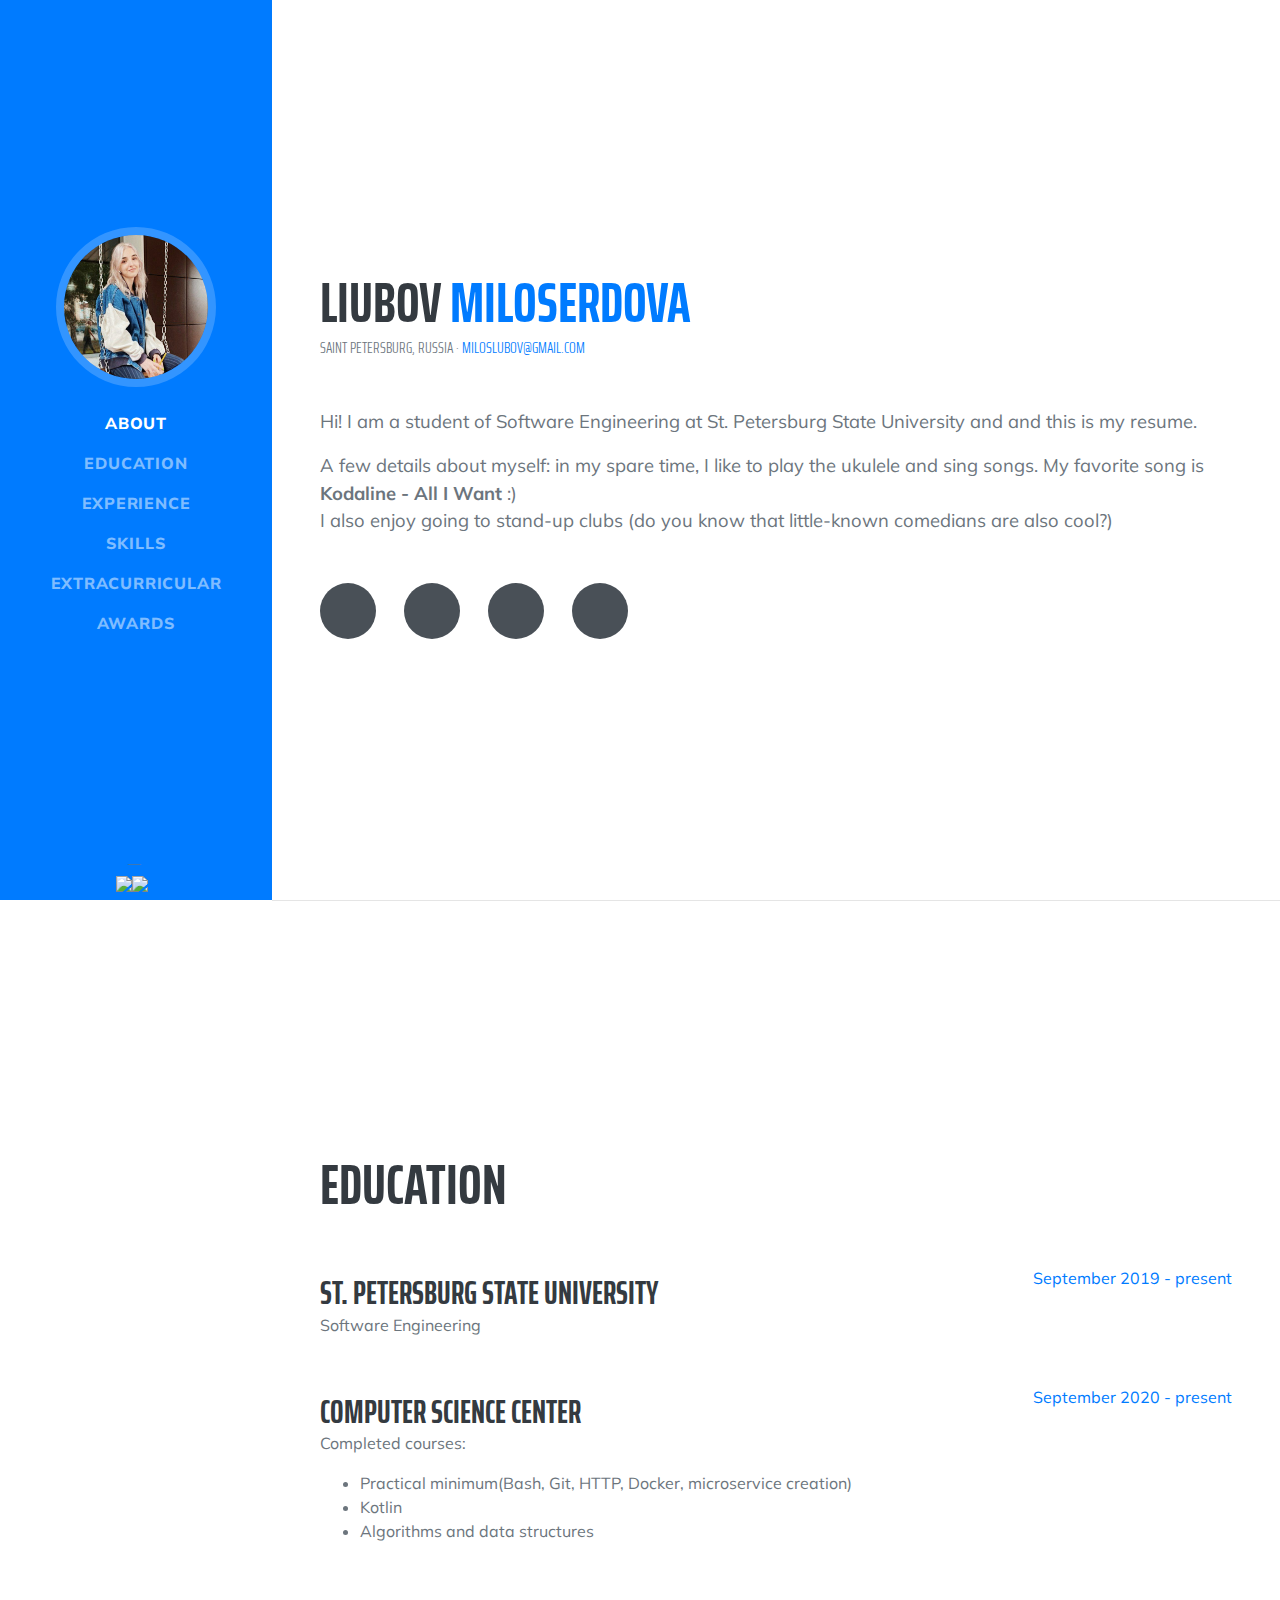
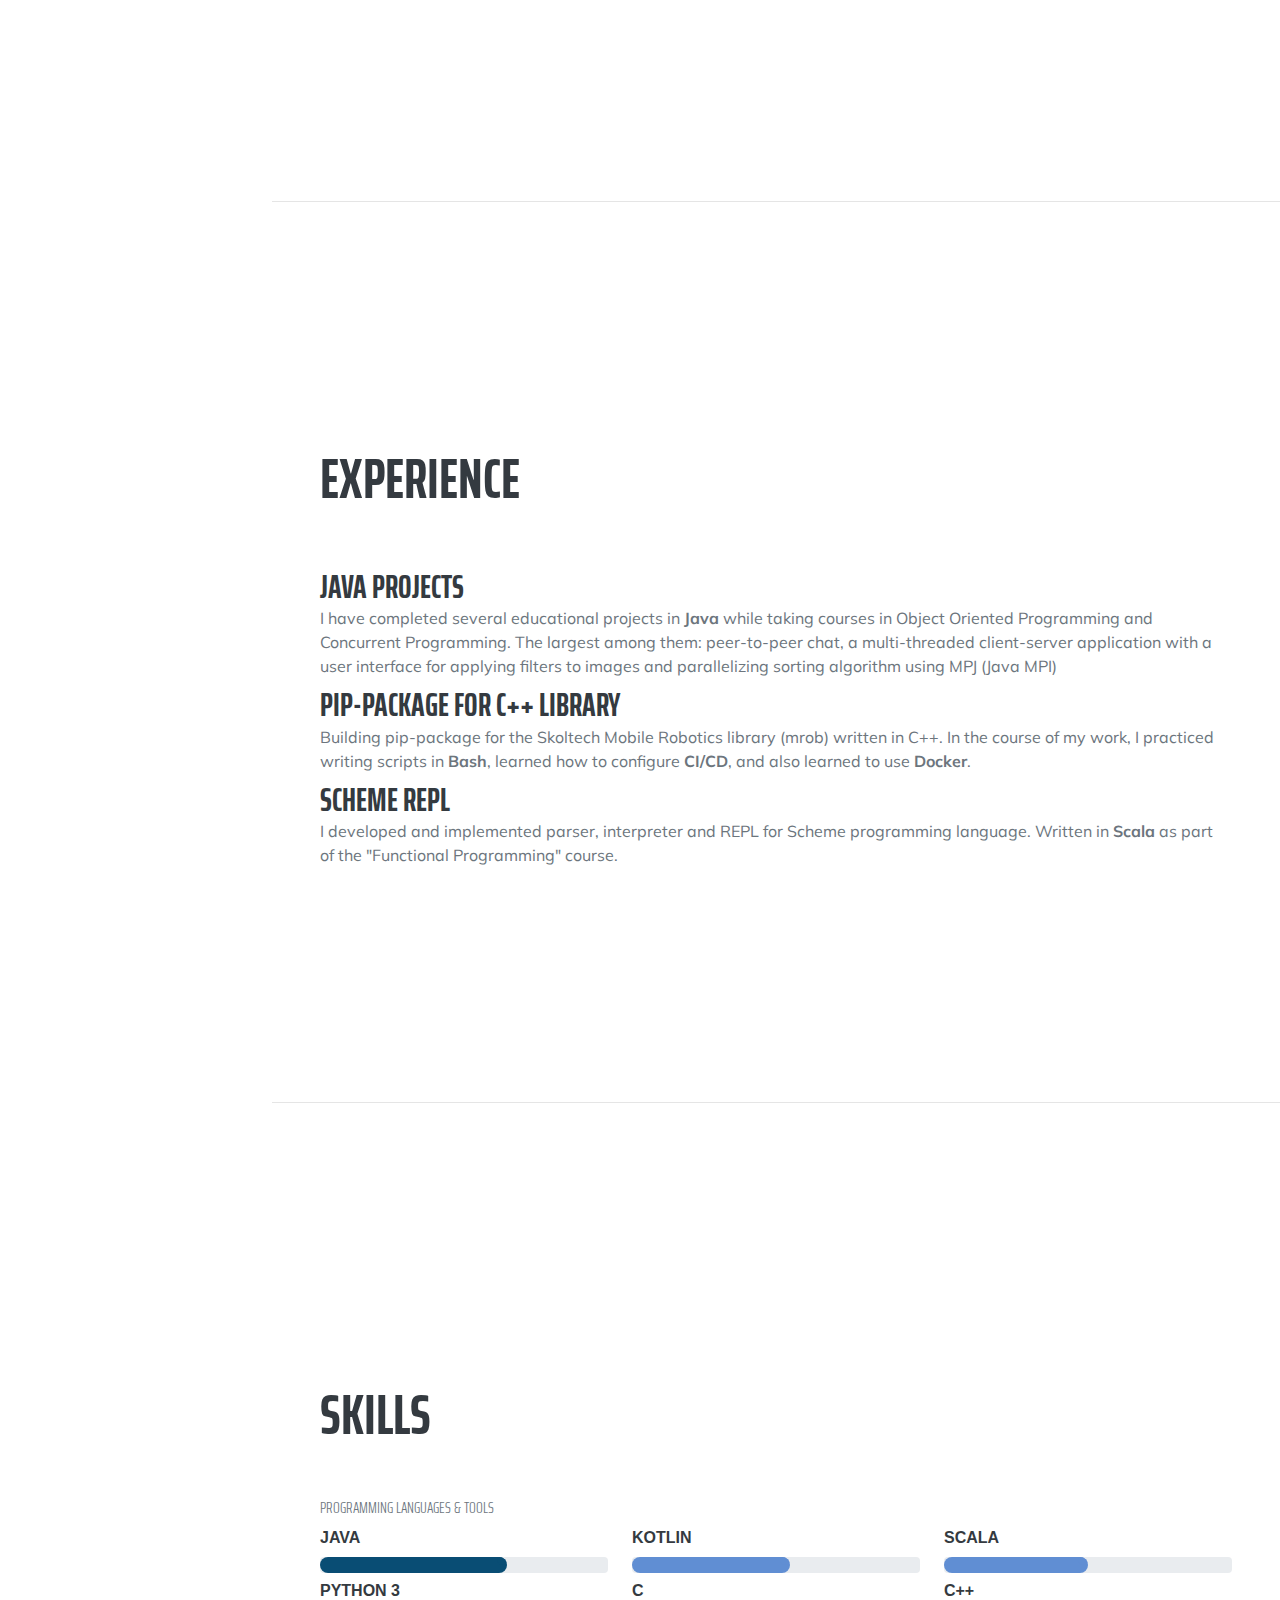
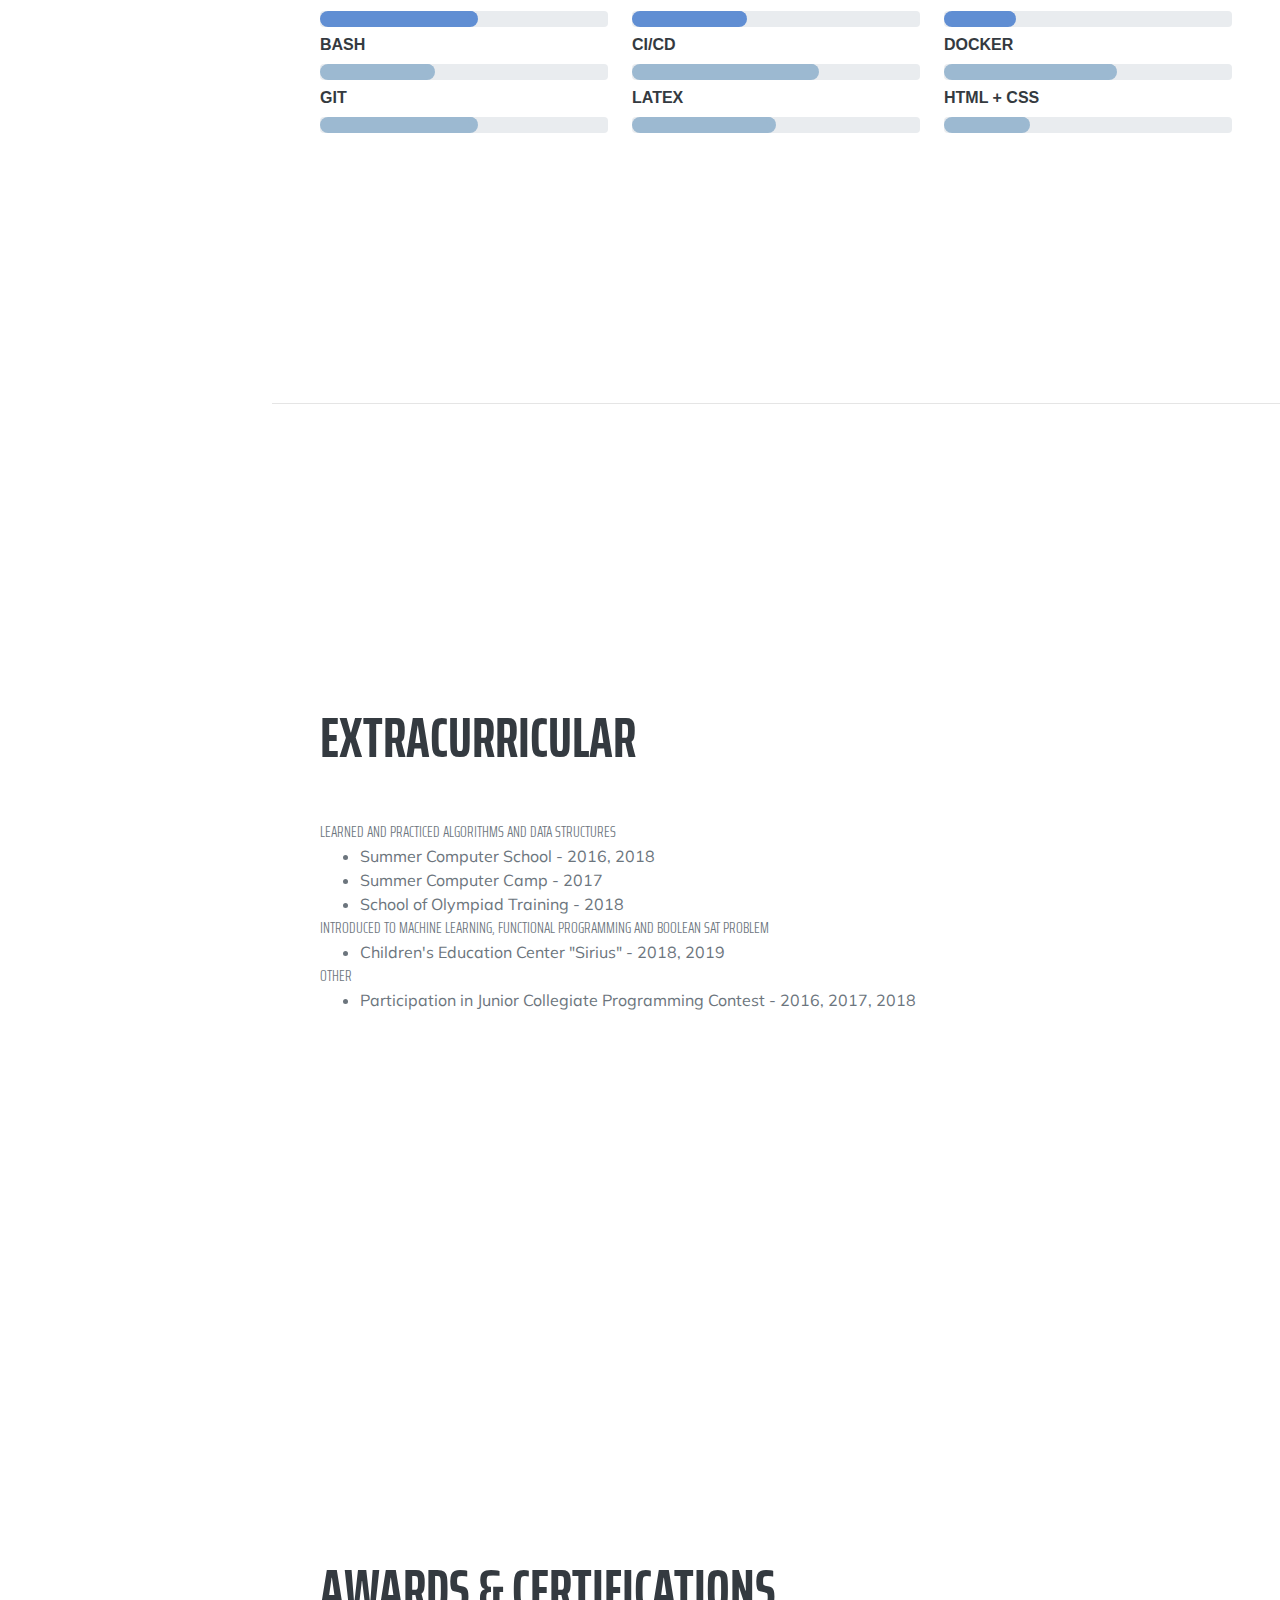
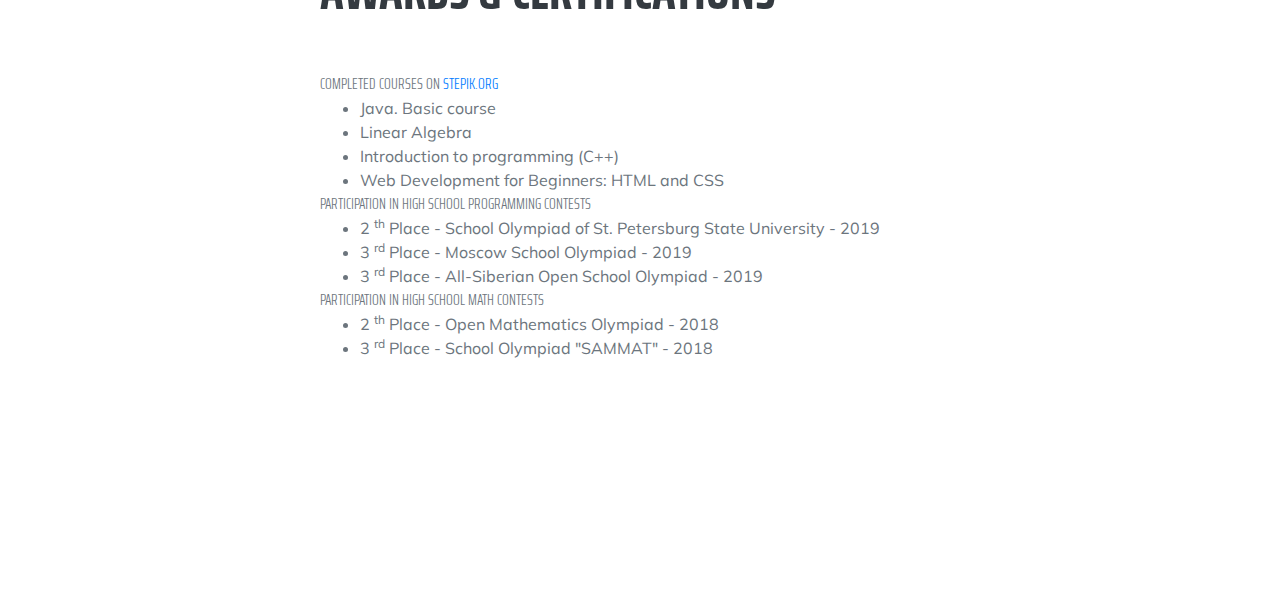
==== en.html @ 3c41cd76 "- first version" ====
<!DOCTYPE html>
<html lang="en"></html>
    <head>
        <meta charset="utf-8" />
        <meta name="viewport" content="width=device-width, initial-scale=1, shrink-to-fit=no" />
        <meta name="description" content="" />
        <meta name="author" content="" />
        <title>Miloserdova Liubov</title>
        <link rel="icon" type="image/svg+xml" href="assets/img/icon.svg" />
        <!-- Font Awesome icons (free version)-->
        <script src="https://use.fontawesome.com/releases/v5.15.1/js/all.js" crossorigin="anonymous"></script>
        <!-- Google fonts-->
        <link href="https://fonts.googleapis.com/css?family=Saira+Extra+Condensed:500,700" rel="stylesheet" type="text/css" />
        <link href="https://fonts.googleapis.com/css?family=Muli:400,400i,800,800i" rel="stylesheet" type="text/css" />
        <!-- Core theme CSS (includes Bootstrap)-->
        <link href="css/styles.css" rel="stylesheet" />
        <meta name="description" content="Милосердова Любовь, личный сайт-портфолио" />
		<meta name="keywords" content="Милосердова Любовь, личный сайт, портфолио, java developer" />
		<meta name="author" content="Miloserdova Liubov" />
    </head>
    <body id="page-top">
        <!-- Navigation-->
        <nav class="navbar navbar-expand-lg navbar-dark bg-primary fixed-top" id="sideNav">
            <a class="navbar-brand js-scroll-trigger" href="#page-top">
                <span class="d-block d-lg-none">Милосердова Любовь</span>
                <span class="d-none d-lg-block"><img class="img-fluid img-profile rounded-circle mx-auto mb-2" src="assets/img/profile.jpg" alt="" /></span>
            </a>
            <button class="navbar-toggler" type="button" data-toggle="collapse" data-target="#navbarSupportedContent" aria-controls="navbarSupportedContent" aria-expanded="false" aria-label="Toggle navigation"><span class="navbar-toggler-icon"></span></button>
            <div class="collapse navbar-collapse" id="navbarSupportedContent">
                <ul class="navbar-nav">
                    <li class="nav-item"><a class="nav-link js-scroll-trigger" href="#about">About</a></li>
                    <li class="nav-item"><a class="nav-link js-scroll-trigger" href="#education">Education</a></li>
                    <li class="nav-item"><a class="nav-link js-scroll-trigger" href="#experience">Experience</a></li>
                    <li class="nav-item"><a class="nav-link js-scroll-trigger" href="#skills">Skills</a></li>
                    <li class="nav-item"><a class="nav-link js-scroll-trigger" href="#extracurricular">Extracurricular</a></li>
                    <li class="nav-item"><a class="nav-link js-scroll-trigger" href="#awards">Awards</a></li>
                </ul>
            </div>
            <div class="blockquote-footer">
                <div class="row">
                    <a href="index.html"><img src="https://cdn.jsdelivr.net/npm/openmoji@12.4.0/color/svg/1F1F7-1F1FA.svg" style="display: inline; width:30px"></a>
                    <a href="en.html"><img src="https://cdn.jsdelivr.net/npm/openmoji@12.4.0/color/svg/1F1FA-1F1F8.svg" style="display: inline; width:30px" data-original-title="Смайлик Флаг США (Америки) OpenEmoji" aria-describedby="tooltip208874"></a>
                </div>
            </div>
            </nav>
        <!-- Page Content-->
        <div class="container-fluid p-0">
            <!-- About-->
            <section class="resume-section" id="about">
                <div class="resume-section-content">
                    <h2 class="mb-0">
                        Liubov
                        <span class="text-primary">Miloserdova</span>
                    </h2>
                    <div class="subheading mb-5">
                        Saint Petersburg, Russia ·
                        <a href="mailto:miloslubov@gmail.com">miloslubov@gmail.com</a>
                    </div>
                    <p class="lead mb-3">Hi! I am a student of Software Engineering at St. Petersburg 
                        State University and and this is my resume. </p>

                    <p class="lead mb-0">A few details about myself: in my spare time, I like to play 
                        the ukulele and sing songs. My favorite song is <b>Kodaline - All I Want</b> :)</p>
                        
                    <p class="lead mb-5"> I also enjoy going to stand-up clubs 
                        (do you know that little-known comedians are also cool?)</p>

                    <div class="social-icons">
                        <a class="social-icon" href="https://github.com/miloserdova-l"><i class="fab fa-github"></i></a>
                        <a class="social-icon" href="https://t.me/mi_loser_dova"><i class="fab fa-telegram"></i></a>
                        <a class="social-icon" href="https://vk.com/lubov_miloserdova"><i class="fab fa-vk"></i></a>
                        <a class="social-icon" href="https://www.instagram.com/miloserdova_l/"><i class="fab fa-instagram"></i></a>
                    </div>
                </div>
            </section>
            <hr class="m-0" />
            <!-- Education-->
            <section class="resume-section" id="education">
                <div class="resume-section-content">
                    <h2 class="mb-5">Education</h2>
                    <div class="d-flex flex-column flex-md-row justify-content-between mb-5">
                        <div class="flex-grow-1">
                            <h3 class="mb-0">St. Petersburg State University</h3>
                            <!--<div class="subheading mr-3">Bachelor of Science</div>-->
                            <div>Software Engineering</div>
                            <!--<p>GPA: 4.55</p>-->
                        </div>
                        <div class="flex-shrink-0"><span class="text-primary">September 2019 - present</span></div>
                    </div>
                    <div class="d-flex flex-column flex-md-row justify-content-between">
                        <div class="flex-grow-1">
                            <h3 class="mb-0">Computer Science Center</h3>
                            <p> Completed courses: </p>
                            <p>
                                <ul>
                                    <li>Practical minimum(Bash, Git, HTTP, Docker, microservice creation)</li>
                                    <li>Kotlin</li>
                                    <li>Algorithms and data structures</li>
                                </ul>
                            </p>
                        </div>
                        <div class="flex-shrink-0"><span class="text-primary">September 2020 - present</span></div>
                    </div>
                </div>
            </section>
            <hr class="m-0" />
            <!-- Experience-->
            <section class="resume-section" id="experience">
                <div class="resume-section-content">
                    <h2 class="mb-5">Experience</h2>
                        <div class="d-flex flex-column flex-md-row justify-content-between">
                            <div class="flex-grow-1">
                                <h3 class="mb-0">Java projects</h3>
                                <div class=" mr-3">I have completed several educational projects in <b> Java </b> 
                                    while taking courses in Object Oriented Programming and Concurrent Programming. 
                                    The largest among them: peer-to-peer chat, a multi-threaded client-server application 
                                    with a user interface for applying filters to images and parallelizing sorting
                                    algorithm using MPJ (Java MPI)</div>
                            </div>
                        </div>
                        <div class="d-flex flex-column flex-md-row justify-content-between">
                            <div class="flex-grow-1">
                                <h3 class="mb-0">pip-package for C++ library</h3>
                                <div class=" mr-3">Building pip-package for the Skoltech Mobile Robotics library (mrob) written in C++.
                                    In the course of my work, I practiced writing scripts in <b>Bash</b>, learned how to configure <b>CI/CD</b>,
                                    and also learned to use <b>Docker</b>.</div>
                            </div>
                        </div>
                        <div class="d-flex flex-column flex-md-row justify-content-between">
                            <div class="flex-grow-1">
                                <h3 class="mb-0">Scheme REPL</h3>
                                <div class=" mr-3">I developed and implemented parser, interpreter and REPL 
                                    for Scheme programming language. Written in <b>Scala</b> as part of 
                                    the "Functional Programming" course.</div>
                            </div>
                        </div>
                </div>
            </section>
            <hr class="m-0" />
            <!-- Skills-->
            <section class="resume-section" id="skills">
                <div class="resume-section-content">
                    <h2 class="mb-5">Skills</h2>
                    <div class="subheading mr-3">Programming Languages & Tools</div>
                    <div class="row">
                        <div class="col-md-4">
                            <div class="progress-wrap">
                                <h3>Java</h3>
                                <div class="progress">
                                    <div class="progress-bar color-1" role="progressbar" aria-valuenow="75"
                                    aria-valuemin="0" aria-valuemax="100" style="width:65%">
                                    </div>
                                </div>
                            </div>
                        </div>
                        <div class="col-md-4">
                            <div class="progress-wrap">
                                <h3>Kotlin</h3>
                                <div class="progress">
                                    <div class="progress-bar color-2" role="progressbar" aria-valuenow="60"
                                    aria-valuemin="0" aria-valuemax="100" style="width:55%">
                                    </div>
                                </div>
                            </div>
                        </div>
                        <div class="col-md-4">
                            <div class="progress-wrap">
                                <h3>Scala</h3>
                                <div class="progress">
                                    <div class="progress-bar color-2" role="progressbar" aria-valuenow="60"
                                    aria-valuemin="0" aria-valuemax="100" style="width:50%">
                                    </div>
                                </div>
                            </div>
                        </div>
                        <div class="col-md-4">
                            <div class="progress-wrap">
                                <h3>Python 3</h3>
                                <div class="progress">
                                    <div class="progress-bar color-2" role="progressbar" aria-valuenow="60"
                                    aria-valuemin="0" aria-valuemax="100" style="width:55%">
                                    </div>
                                </div>
                            </div>
                        </div>
                        <div class="col-md-4">
                            <div class="progress-wrap">
                                <h3>C</h3>
                                <div class="progress">
                                    <div class="progress-bar color-2" role="progressbar" aria-valuenow="60"
                                    aria-valuemin="0" aria-valuemax="100" style="width:40%">
                                    </div>
                                </div>
                            </div>
                        </div>
                        <div class="col-md-4">
                            <div class="progress-wrap">
                                <h3>C++</h3>
                                <div class="progress">
                                    <div class="progress-bar color-2" role="progressbar" aria-valuenow="60"
                                    aria-valuemin="0" aria-valuemax="100" style="width:25%">
                                    </div>
                                </div>
                            </div>
                        </div>
                        <div class="col-md-4">
                            <div class="progress-wrap">
                                <h3>Bash</h3>
                                <div class="progress">
                                    <div class="progress-bar color-3" role="progressbar" aria-valuenow="60"
                                    aria-valuemin="0" aria-valuemax="100" style="width:40%">
                                    </div>
                                </div>
                            </div>
                        </div>
                        <div class="col-md-4">
                            <div class="progress-wrap">
                                <h3>CI/CD</h3>
                                <div class="progress">
                                    <div class="progress-bar color-3" role="progressbar" aria-valuenow="60"
                                    aria-valuemin="0" aria-valuemax="100" style="width:65%">
                                    </div>
                                </div>
                            </div>
                        </div>
                        <div class="col-md-4">
                            <div class="progress-wrap">
                                <h3>Docker</h3>
                                <div class="progress">
                                    <div class="progress-bar color-3" role="progressbar" aria-valuenow="60"
                                    aria-valuemin="0" aria-valuemax="100" style="width:60%">
                                    </div>
                                </div>
                            </div>
                        </div>
                        <div class="col-md-4">
                            <div class="progress-wrap">
                                <h3>Git</h3>
                                <div class="progress">
                                    <div class="progress-bar color-3" role="progressbar" aria-valuenow="60"
                                    aria-valuemin="0" aria-valuemax="100" style="width:55%">
                                    </div>
                                </div>
                            </div>
                        </div>
                        <div class="col-md-4">
                            <div class="progress-wrap">
                                <h3>LaTeX</h3>
                                <div class="progress">
                                    <div class="progress-bar color-3" role="progressbar" aria-valuenow="60"
                                    aria-valuemin="0" aria-valuemax="100" style="width:50%">
                                    </div>
                                </div>
                            </div>
                        </div>
                        <div class="col-md-4">
                            <div class="progress-wrap">
                                <h3>HTML + CSS</h3>
                                <div class="progress">
                                    <div class="progress-bar color-3" role="progressbar" aria-valuenow="60"
                                    aria-valuemin="0" aria-valuemax="100" style="width:30%">
                                    </div>
                                </div>
                            </div>
                        </div>
                    </div>
                </div>
            </section>
            <hr class="m-0" />
            <!-- Extracurricular-->
            <section class="resume-section" id="extracurricular">
                <div class="resume-section-content">
                    <h2 class="mb-5">Extracurricular</h2>
                    <div class="subheading mr-3">Learned and practiced algorithms and data structures</div>
                    <ul class="fa-ul mb-0">
                        <li>
                            <span class="fa-li"><i class="fas fa-map-marker-alt"></i></span>
                            Summer Computer School - 2016, 2018
                        </li>
                        <li>
                            <span class="fa-li"><i class="fas fa-map-marker-alt"></i></span>
                            Summer Computer Camp - 2017
                        </li>
                        <li>
                            <span class="fa-li"><i class="fas fa-map-marker-alt"></i></span>
                            School of Olympiad Training - 2018
                        </li>
                    </ul>
                    <div class="subheading mr-3">Introduced to machine learning, functional programming and boolean sat problem</div>
                    <ul class="fa-ul mb-0">
                        <li>
                            <span class="fa-li"><i class="fas fa-map-marker-alt"></i></span>
                            Children's Education Center "Sirius" - 2018, 2019
                        </li>
                    </ul>
                    <div class="subheading mr-3">Other</div>
                    <ul class="fa-ul mb-0">
                        <li>
                            <span class="fa-li"><i class="fas fa-check"></i></span>
                            Participation in Junior Collegiate Programming Contest - 2016, 2017, 2018
                        </li>
                    </ul>
                </div>
            </section>
            <!-- Awards-->
            <section class="resume-section" id="awards">
                <div class="resume-section-content">
                    <h2 class="mb-5">Awards & Certifications</h2>

                    <div class="subheading mr-3">Completed courses on <a href="https://stepik.org/users/28014494">stepik.org</a></div>
                    <ul class="fa-ul mb-0">
                        <li>
                            <span class="fa-li"><i class="fas fa-trophy text-warning"></i></span>
                            Java. Basic course
                        </li>
                        <li>
                            <span class="fa-li"><i class="fas fa-trophy text-warning"></i></span>
                            Linear Algebra
                        </li>
                        <li>
                            <span class="fa-li"><i class="fas fa-trophy text-warning"></i></span>
                            Introduction to programming (C++)
                        </li>
                        <li>
                            <span class="fa-li"><i class="fas fa-trophy text-warning"></i></span>
                            Web Development for Beginners: HTML and CSS
                        </li>
                    </ul>

                    <div class="subheading mr-3">Participation in high school programming contests</div>
                    <ul class="fa-ul mb-0">
                        <li>
                            <span class="fa-li"><i class="fas fa-trophy text-warning"></i></span>
                            2
                            <sup>th</sup>
                            Place - School Olympiad of St. Petersburg State University - 2019
                        </li>
                        <li>
                            <span class="fa-li"><i class="fas fa-trophy text-warning"></i></span>
                            3
                            <sup>rd</sup>
                            Place - Moscow School Olympiad - 2019
                        </li>
                        <li>
                            <span class="fa-li"><i class="fas fa-trophy text-warning"></i></span>
                            3
                            <sup>rd</sup>
                            Place - All-Siberian Open School Olympiad - 2019
                        </li>
                    </ul>

                    <div class="subheading mr-3">Participation in high school math contests</div>
                    <ul class="fa-ul mb-0">
                        <li>
                            <span class="fa-li"><i class="fas fa-trophy text-warning"></i></span>
                            2
                            <sup>th</sup>
                            Place - Open Mathematics Olympiad - 2018
                        </li>
                        <li>
                            <span class="fa-li"><i class="fas fa-trophy text-warning"></i></span>
                            3
                            <sup>rd</sup>
                            Place - School Olympiad "SAMMAT" - 2018
                        </li>
                    </ul>
                </div>
            </section>
        </div>
        <!-- Bootstrap core JS-->
        <script src="https://cdnjs.cloudflare.com/ajax/libs/jquery/3.5.1/jquery.min.js"></script>
        <script src="https://cdn.jsdelivr.net/npm/bootstrap@4.5.3/dist/js/bootstrap.bundle.min.js"></script>
        <!-- Third party plugin JS-->
        <script src="https://cdnjs.cloudflare.com/ajax/libs/jquery-easing/1.4.1/jquery.easing.min.js"></script>
        <!-- Core theme JS-->
        <script src="js/scripts.js"></script>
    </body>
</html>
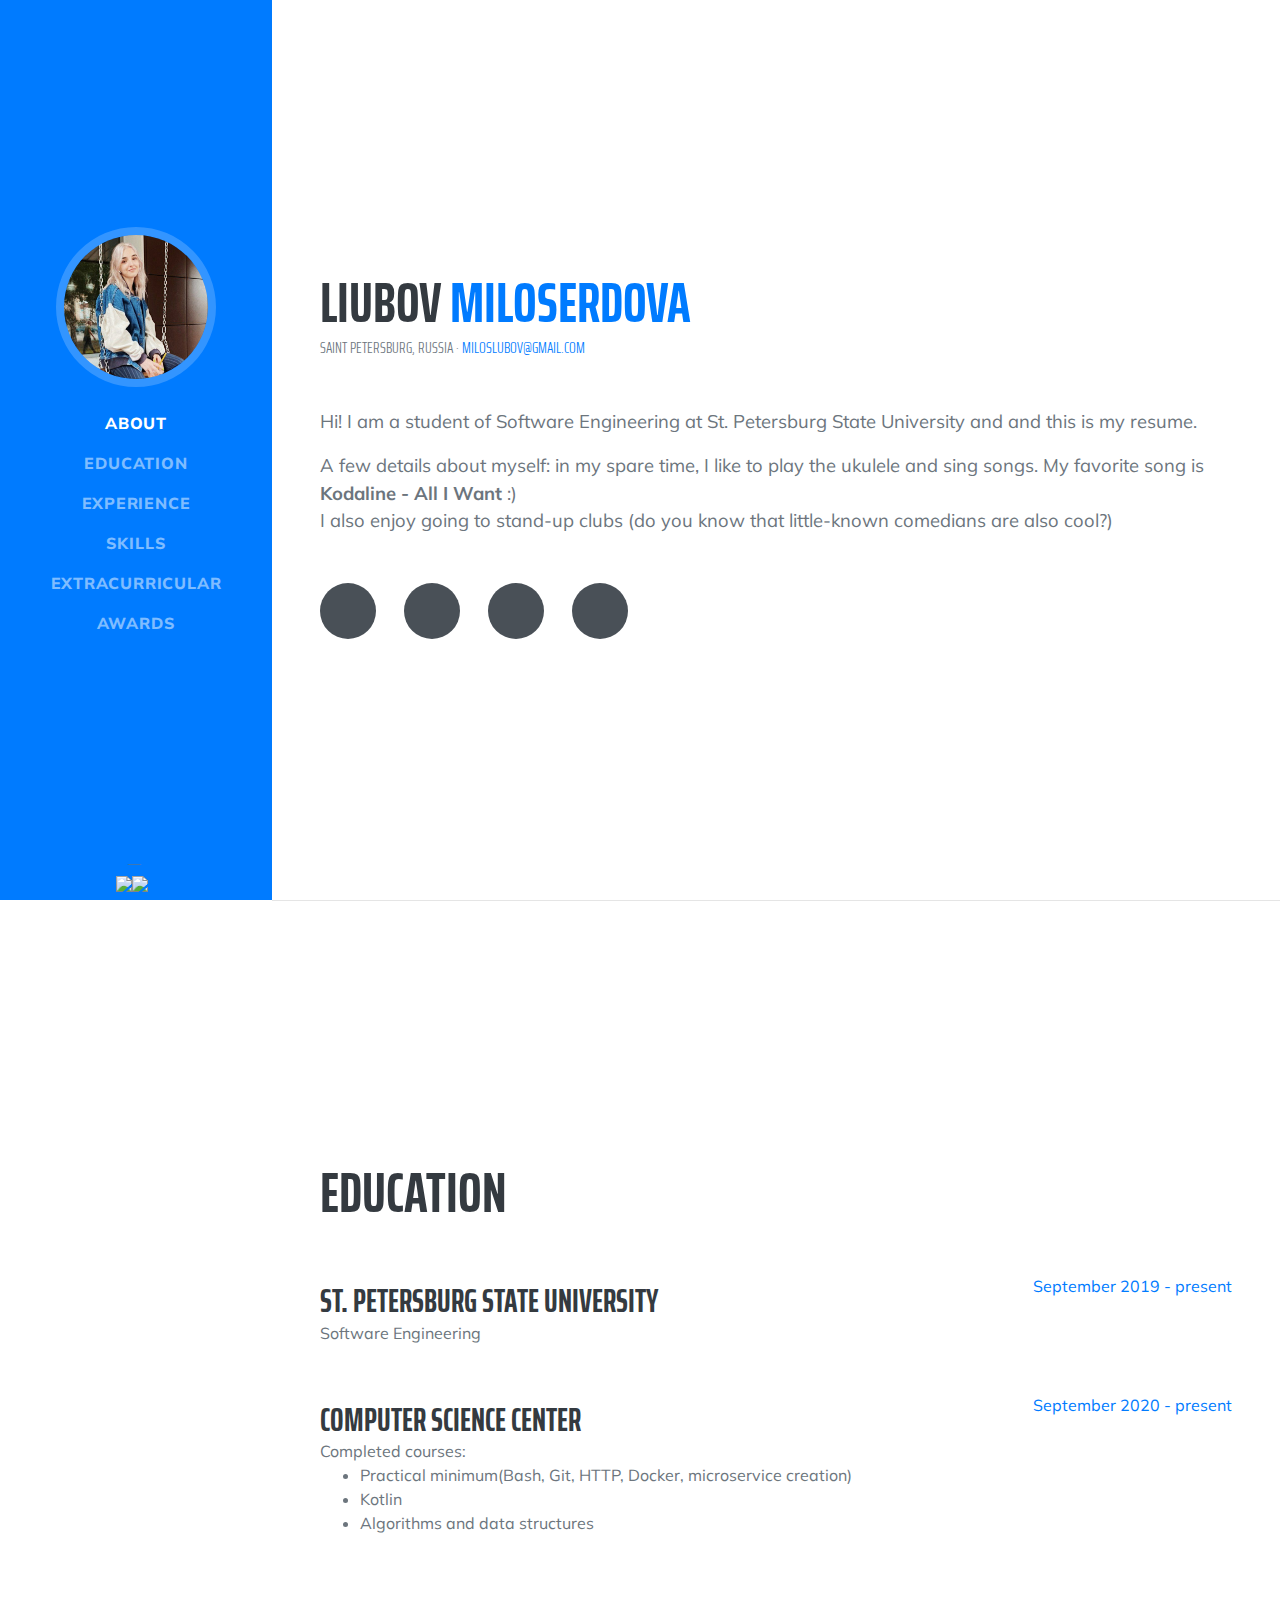
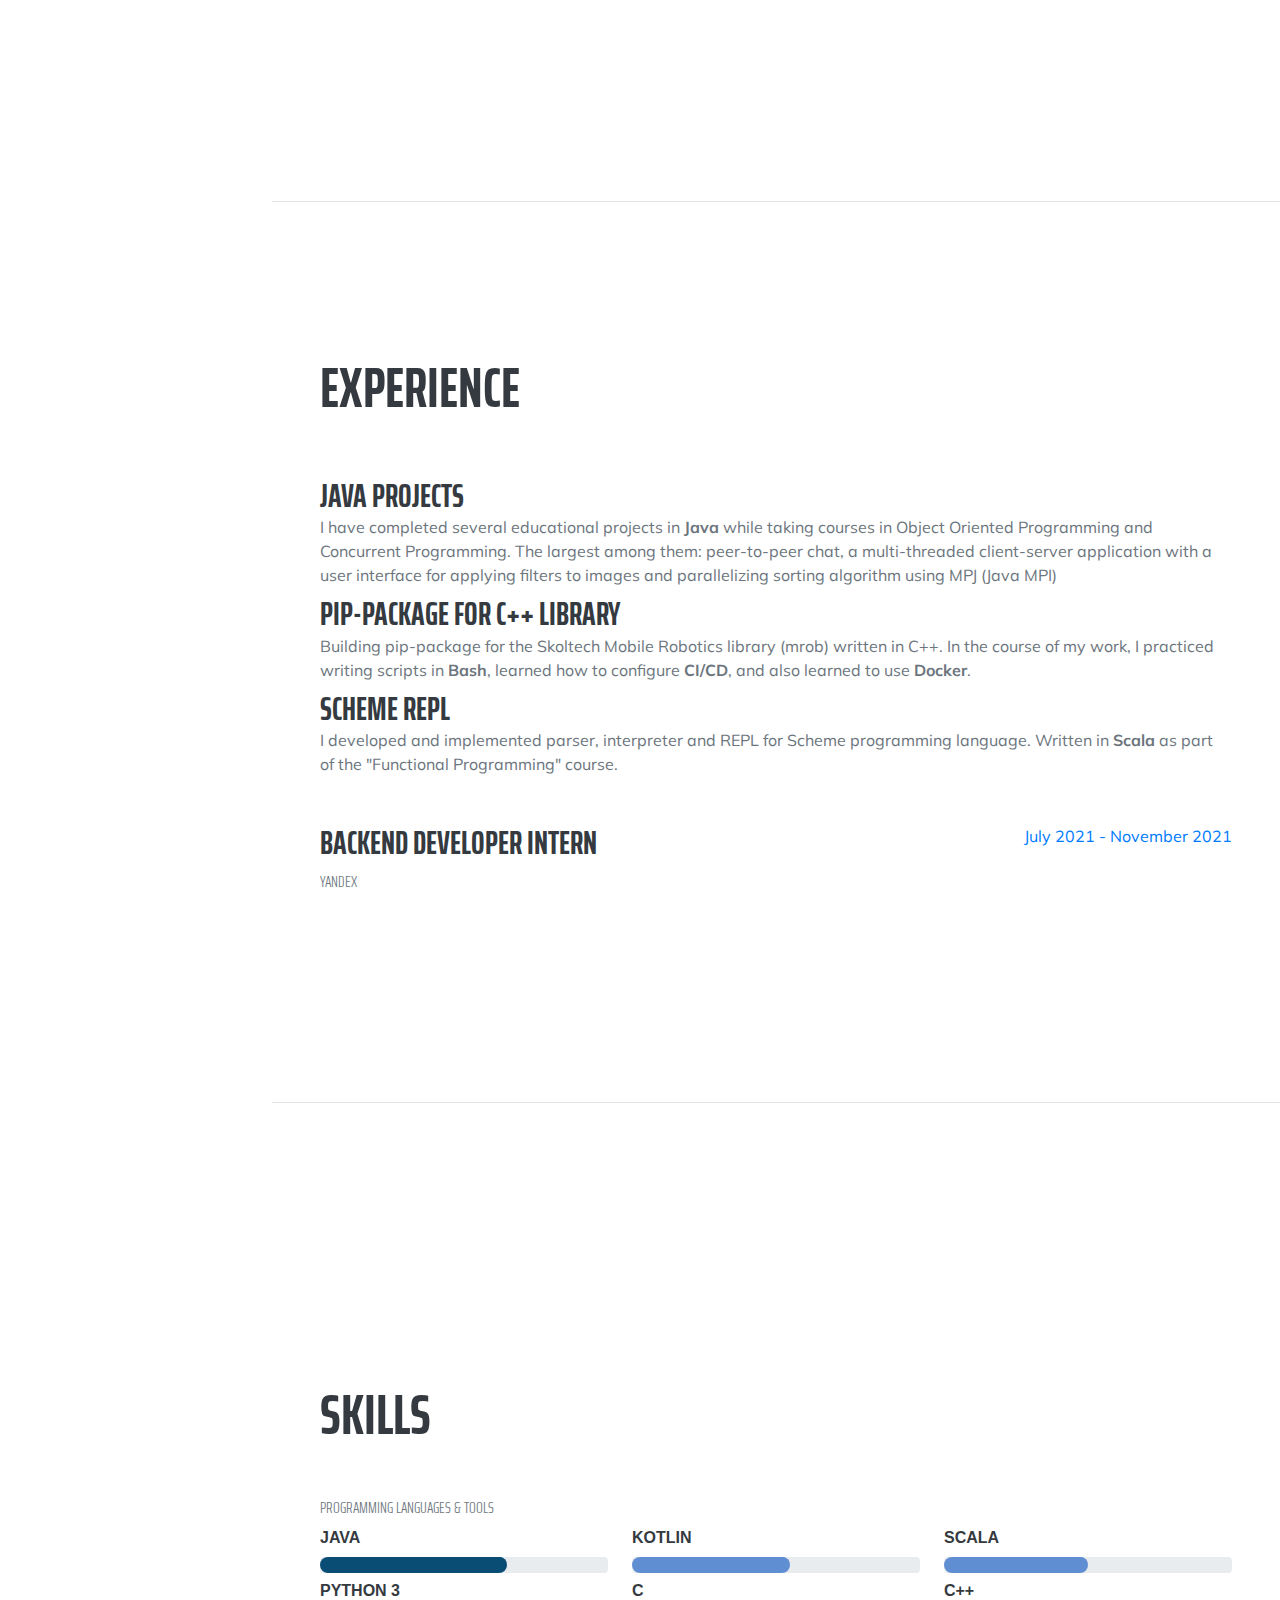
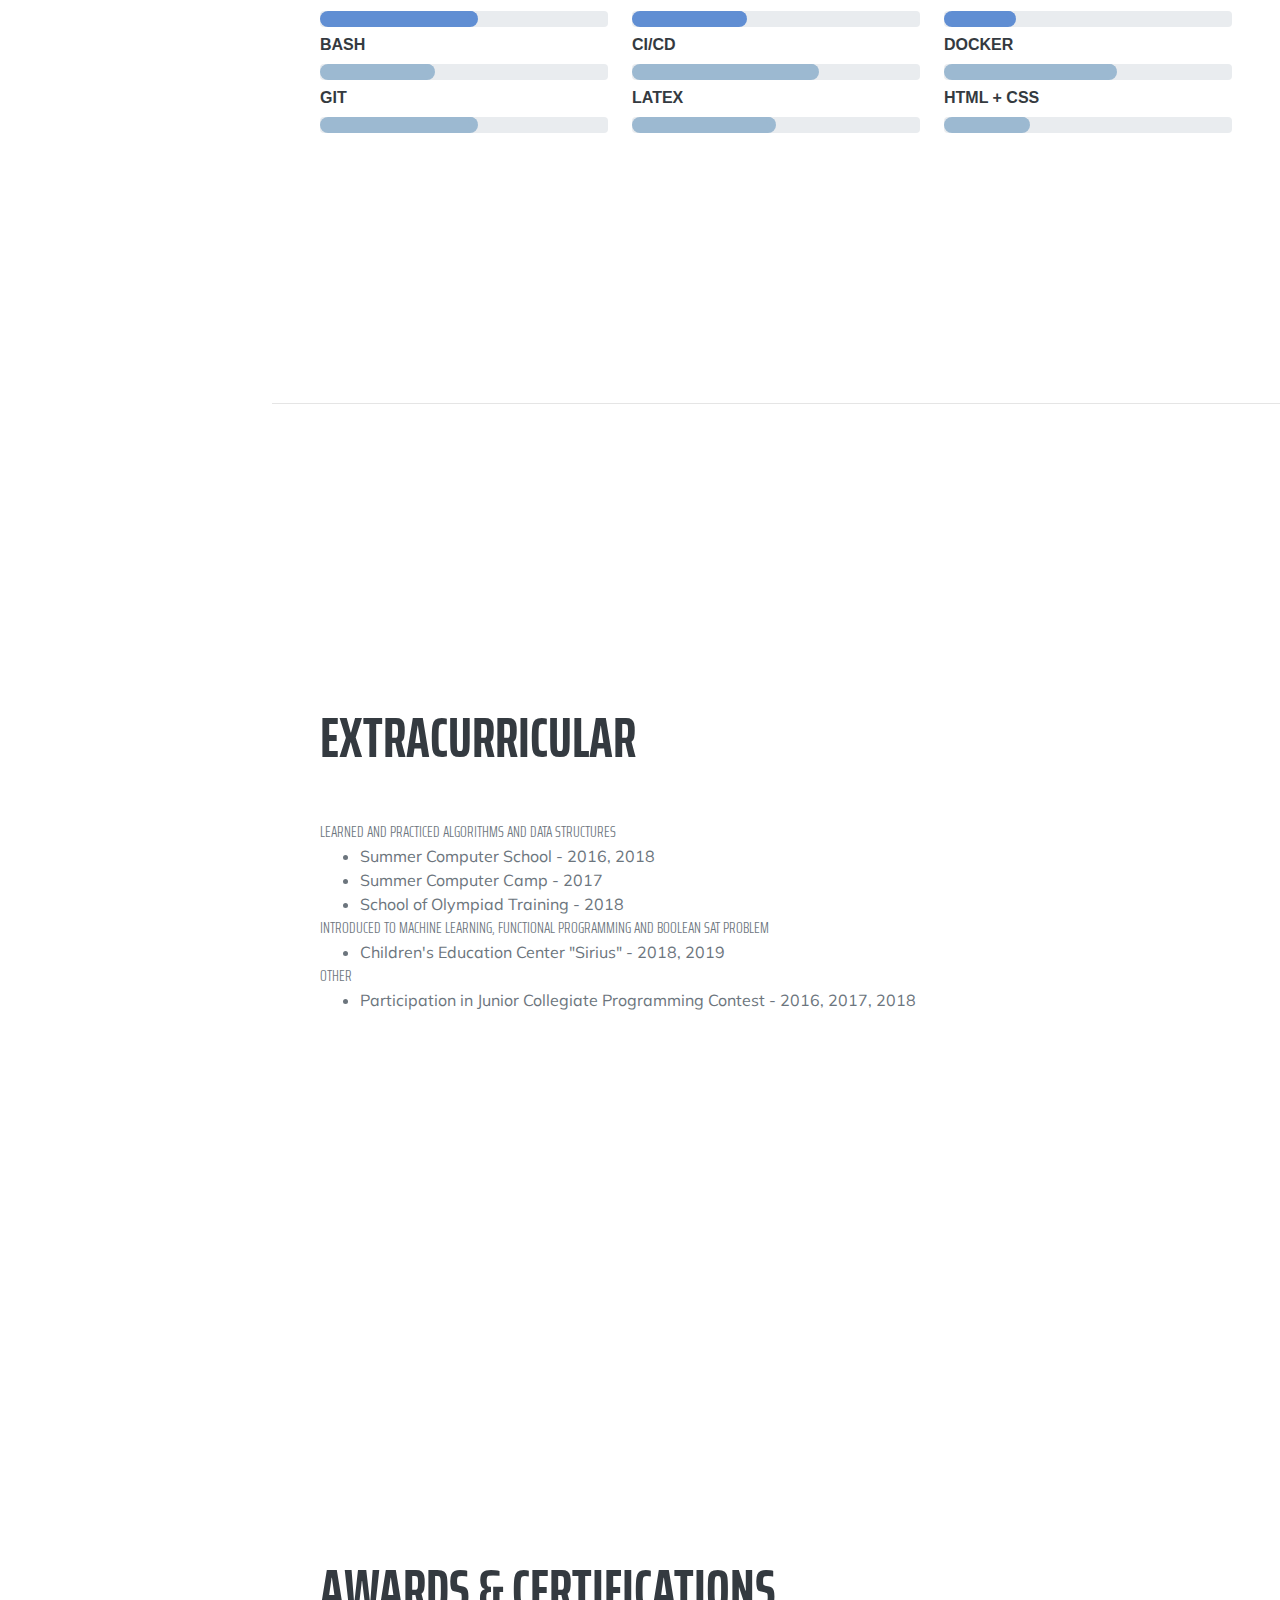
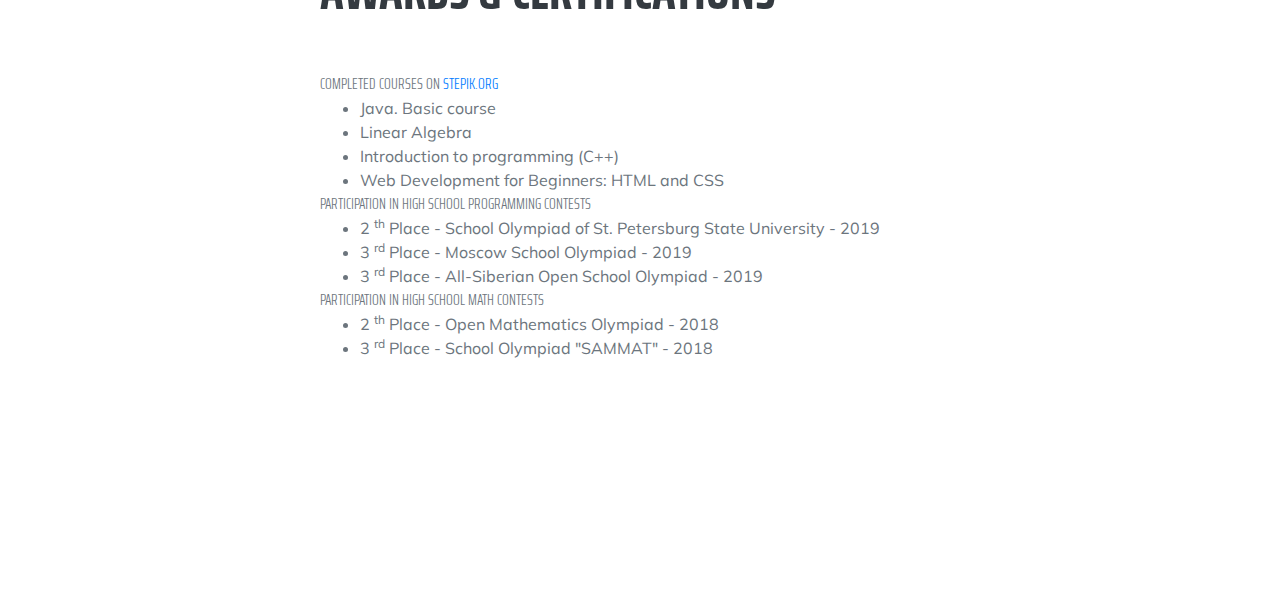
==== commit 9b29b457: "- added more info" ====
--- a/en.html
+++ b/en.html
@@ -90,14 +90,14 @@
                     <div class="d-flex flex-column flex-md-row justify-content-between">
                         <div class="flex-grow-1">
                             <h3 class="mb-0">Computer Science Center</h3>
-                            <p> Completed courses: </p>
-                            <p>
+                            <div> Completed courses: </div>
+                            <div>
                                 <ul>
                                     <li>Practical minimum(Bash, Git, HTTP, Docker, microservice creation)</li>
                                     <li>Kotlin</li>
                                     <li>Algorithms and data structures</li>
                                 </ul>
-                            </p>
+                            </div>
                         </div>
                         <div class="flex-shrink-0"><span class="text-primary">September 2020 - present</span></div>
                     </div>
@@ -133,6 +133,13 @@
                                     for Scheme programming language. Written in <b>Scala</b> as part of 
                                     the "Functional Programming" course.</div>
                             </div>
+                        </div>
+                        <div class="d-flex flex-column flex-md-row justify-content-between mb-5">
+                            <div class="flex-grow-1">
+                                <h3 class="mt-5">Backend Developer Intern</h3>
+                                <div class="subheading mb-3">Yandex</div>
+                                </div>
+                            <div class="mt-5 flex-shrink-0"><span class="text-primary">July 2021 - November 2021</span></div>
                         </div>
                 </div>
             </section>
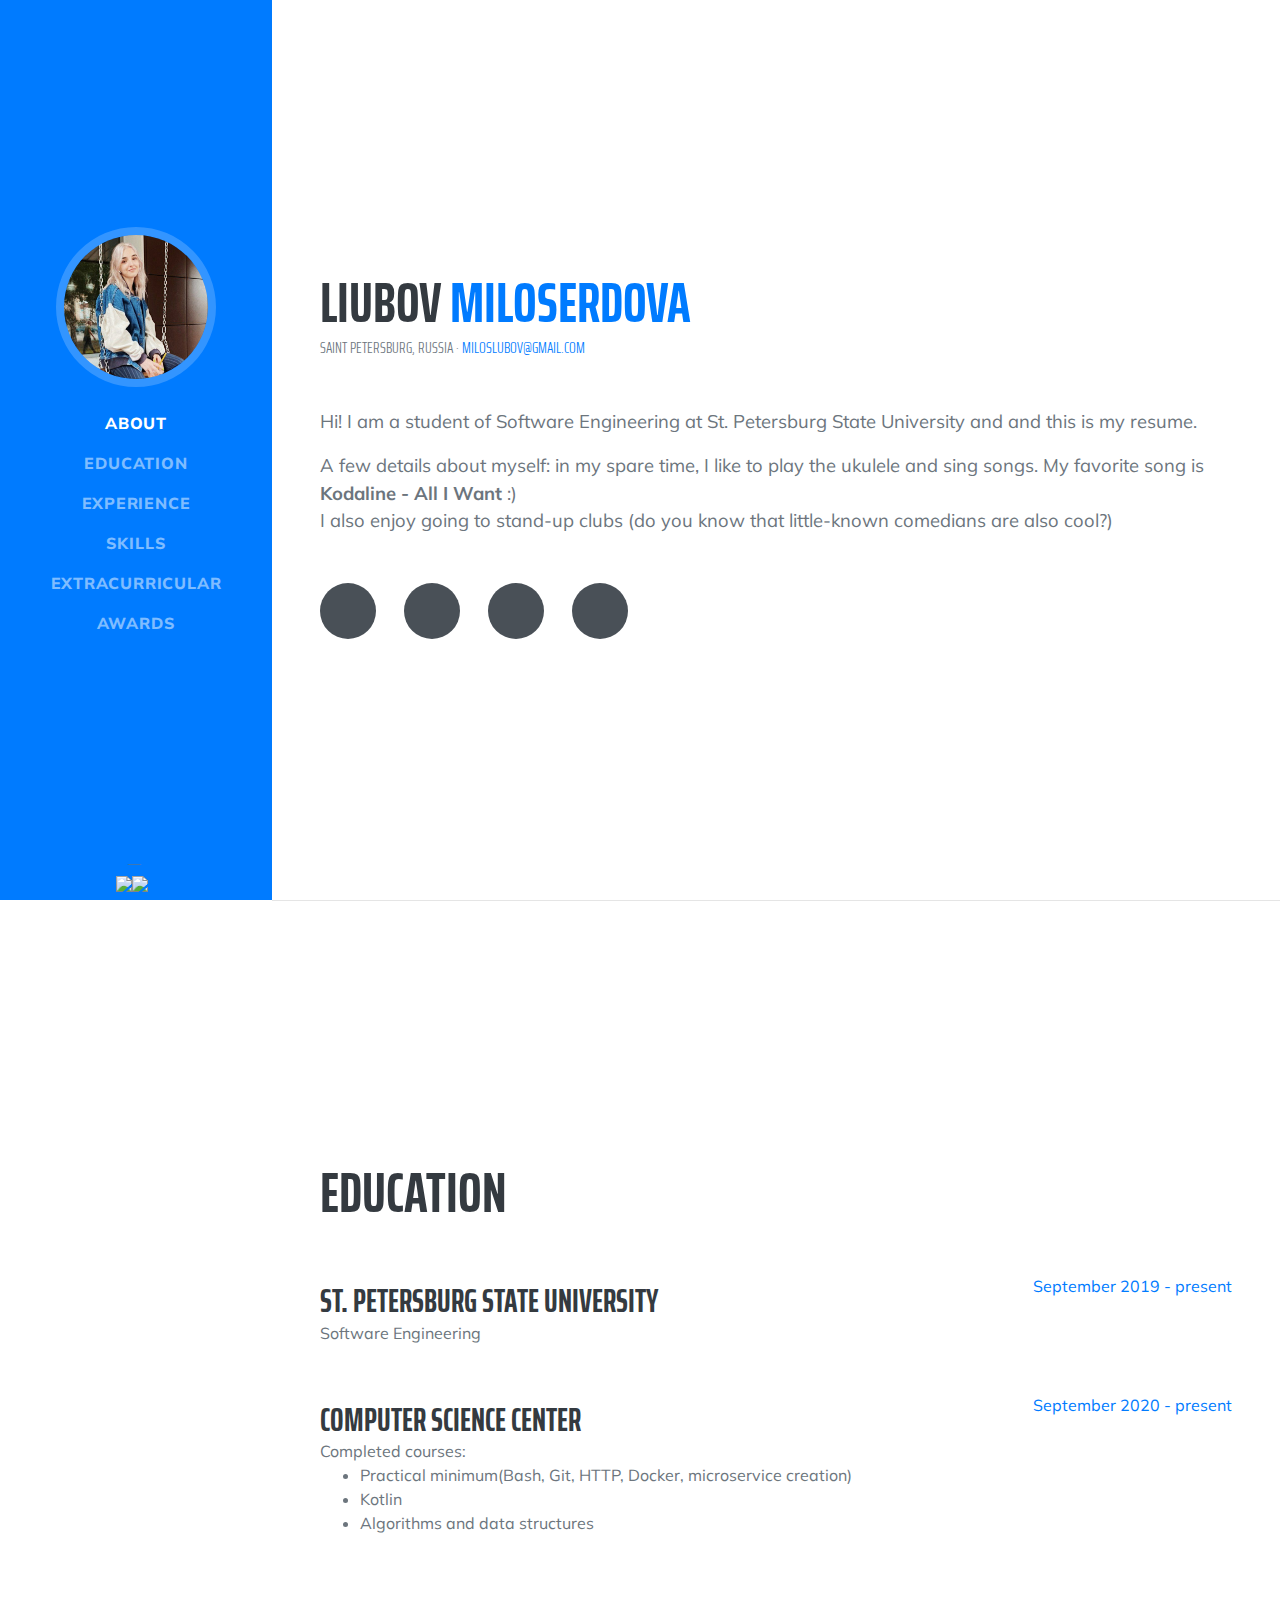
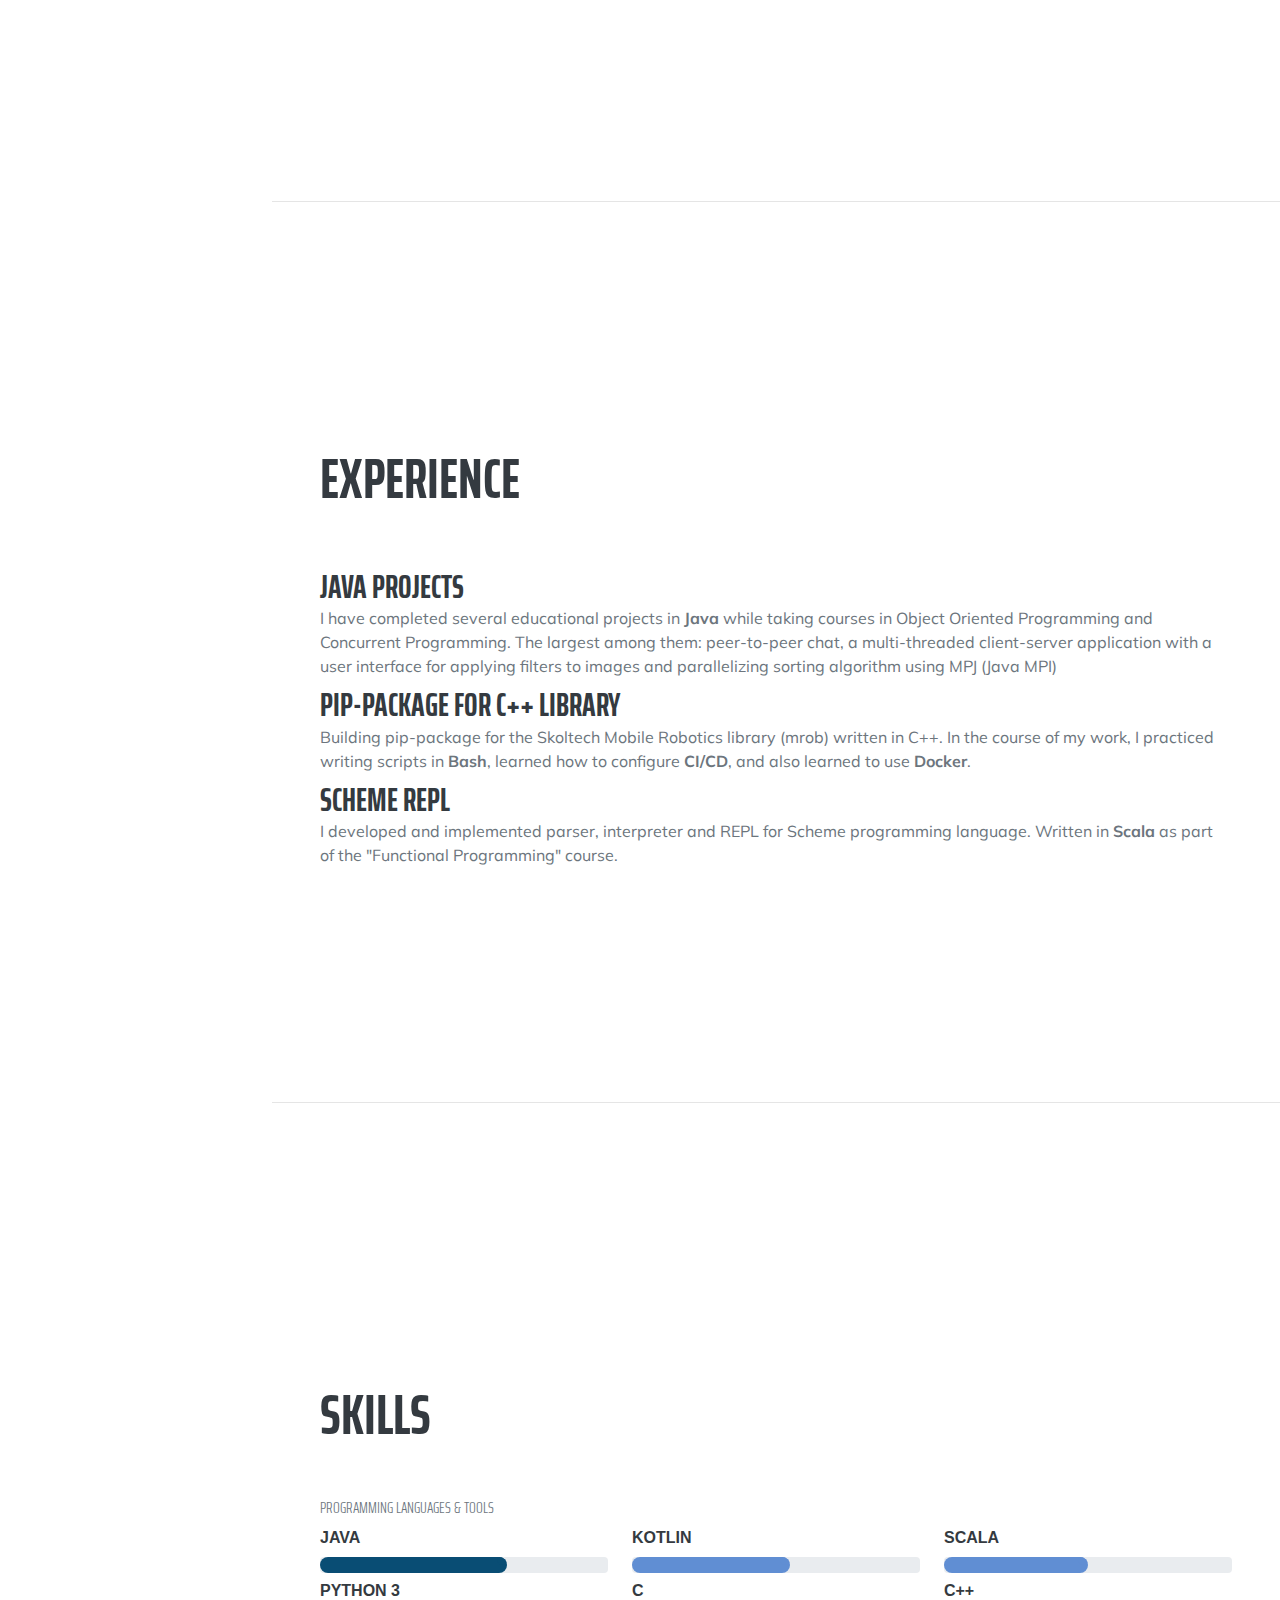
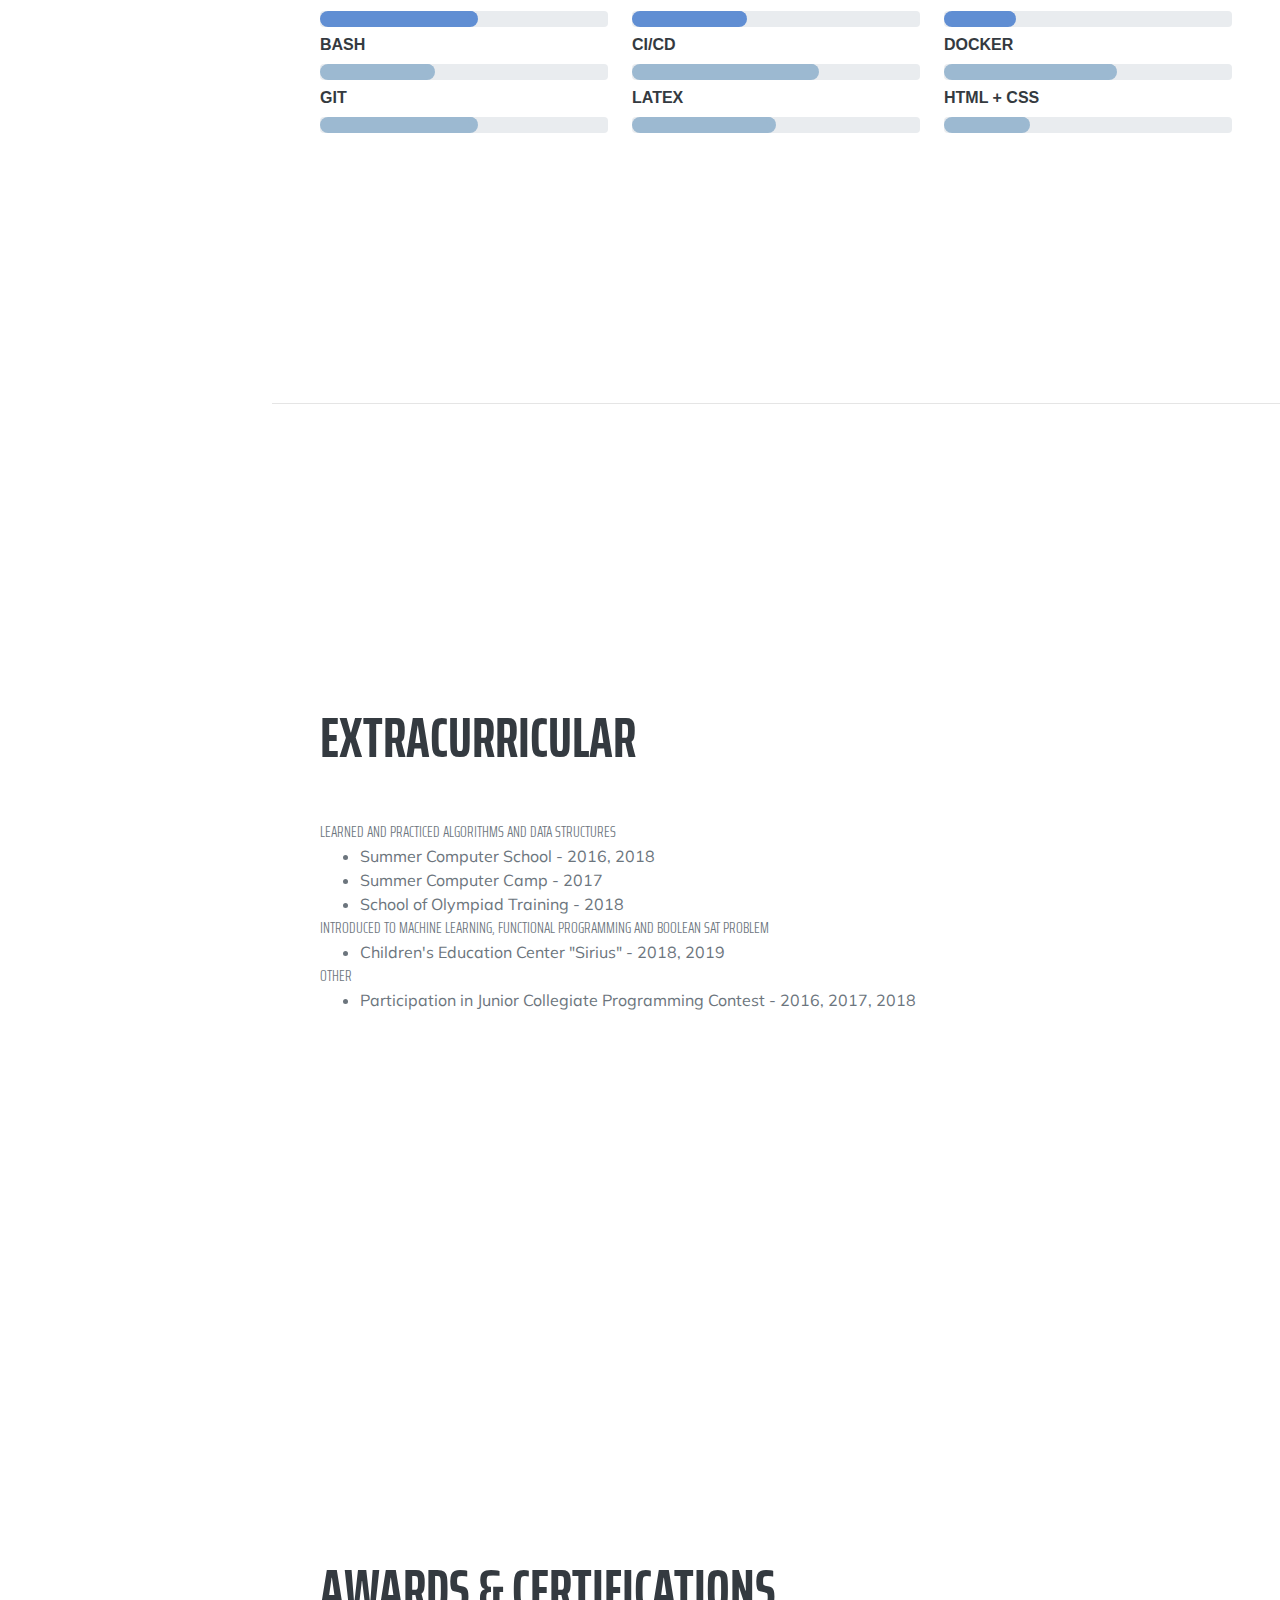
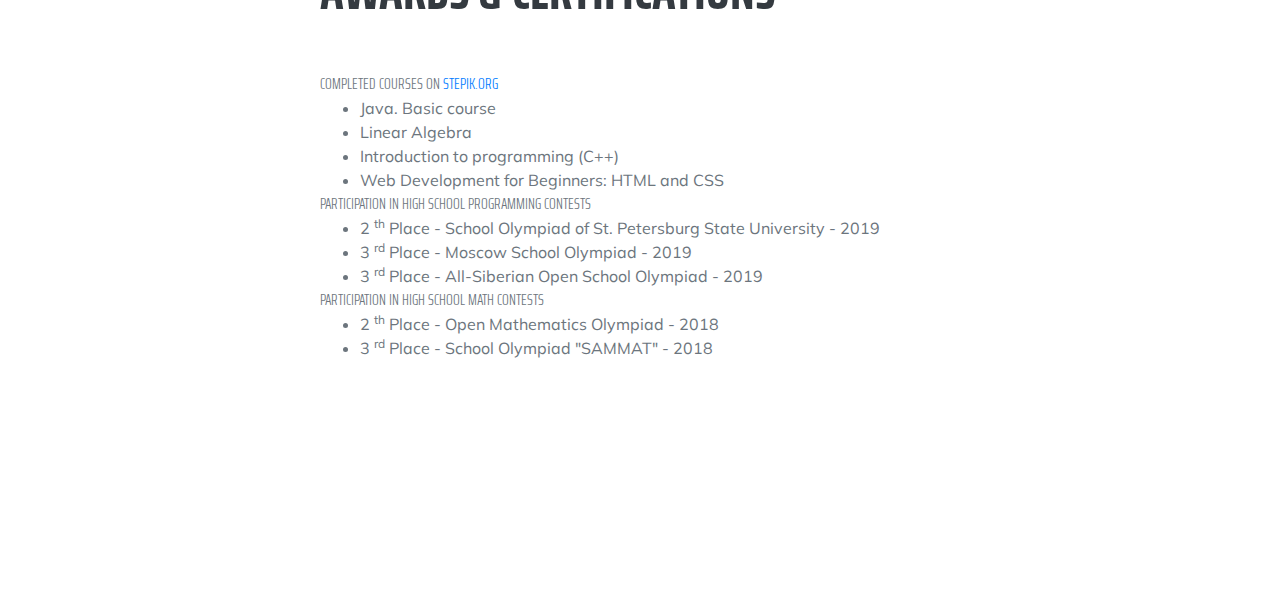
==== commit 63111060: "- minor fixes" ====
--- a/en.html
+++ b/en.html
@@ -134,13 +134,6 @@
                                     the "Functional Programming" course.</div>
                             </div>
                         </div>
-                        <div class="d-flex flex-column flex-md-row justify-content-between mb-5">
-                            <div class="flex-grow-1">
-                                <h3 class="mt-5">Backend Developer Intern</h3>
-                                <div class="subheading mb-3">Yandex</div>
-                                </div>
-                            <div class="mt-5 flex-shrink-0"><span class="text-primary">July 2021 - November 2021</span></div>
-                        </div>
                 </div>
             </section>
             <hr class="m-0" />
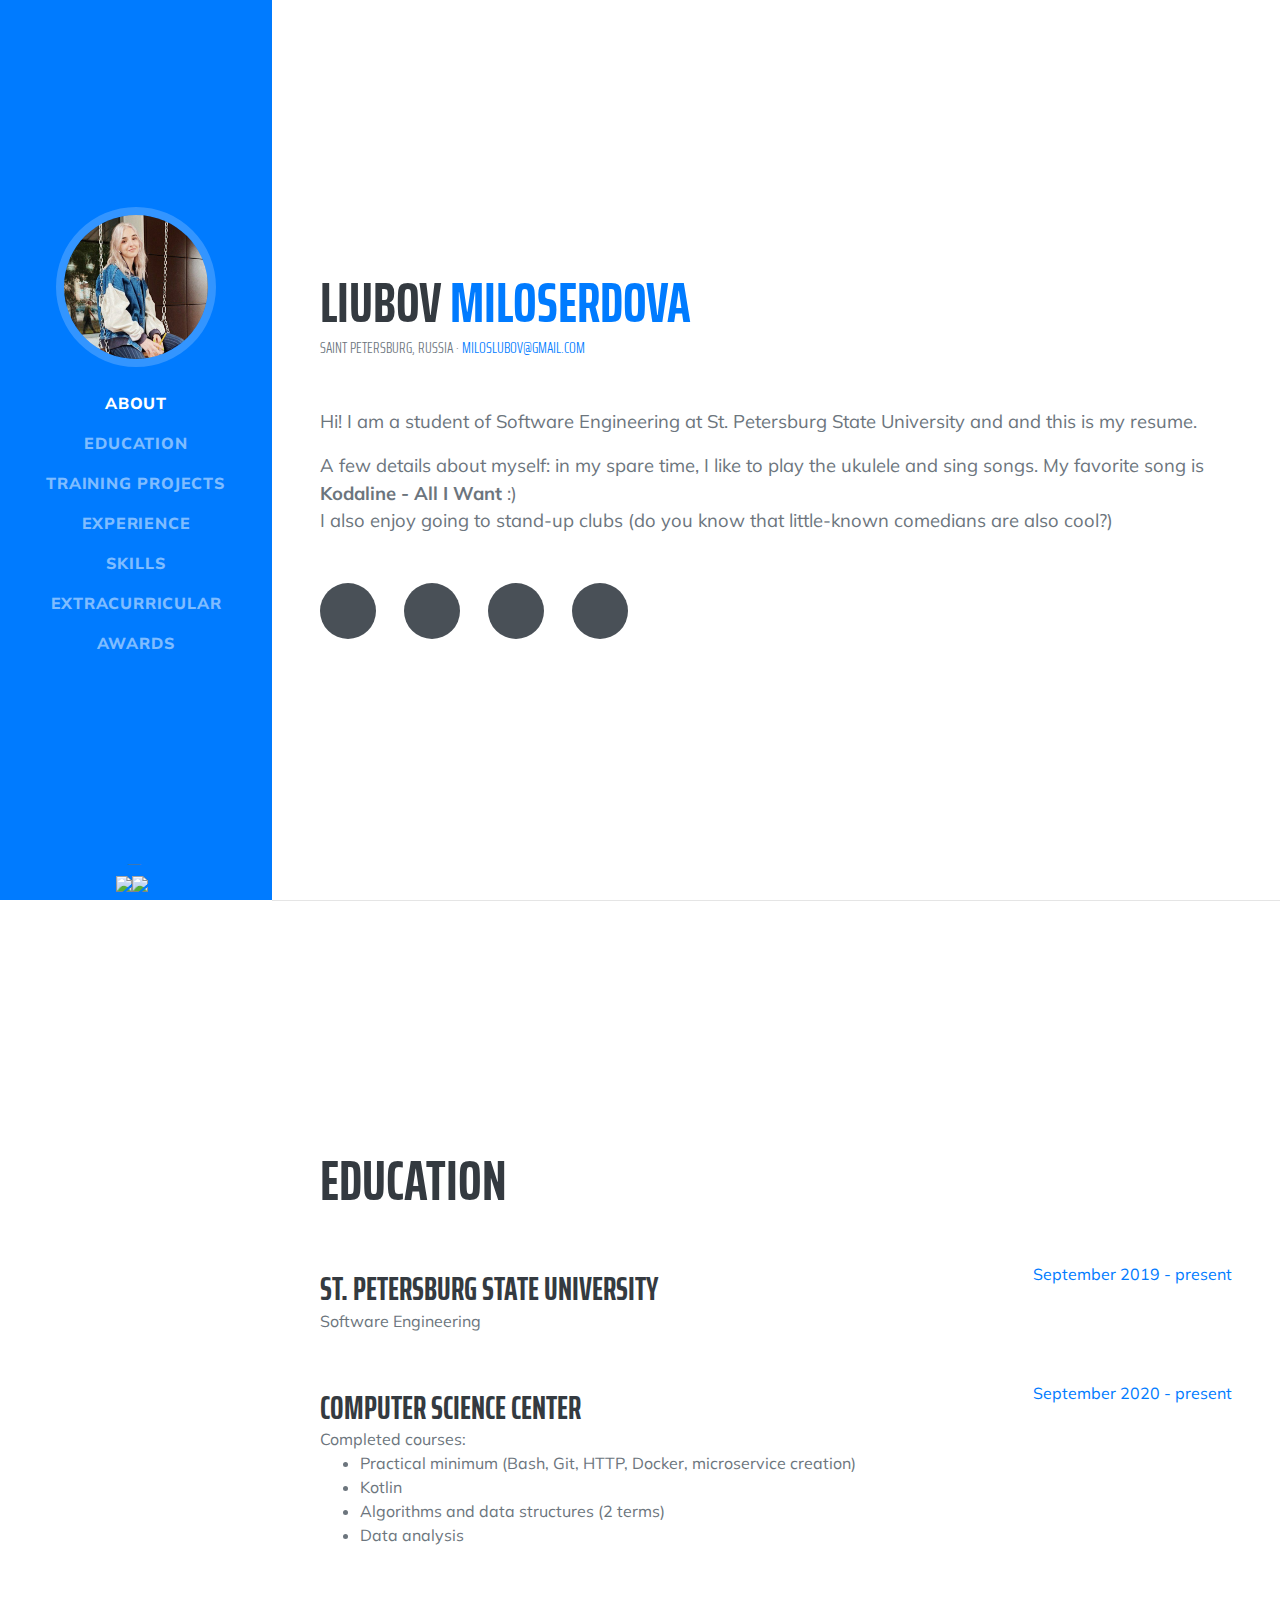
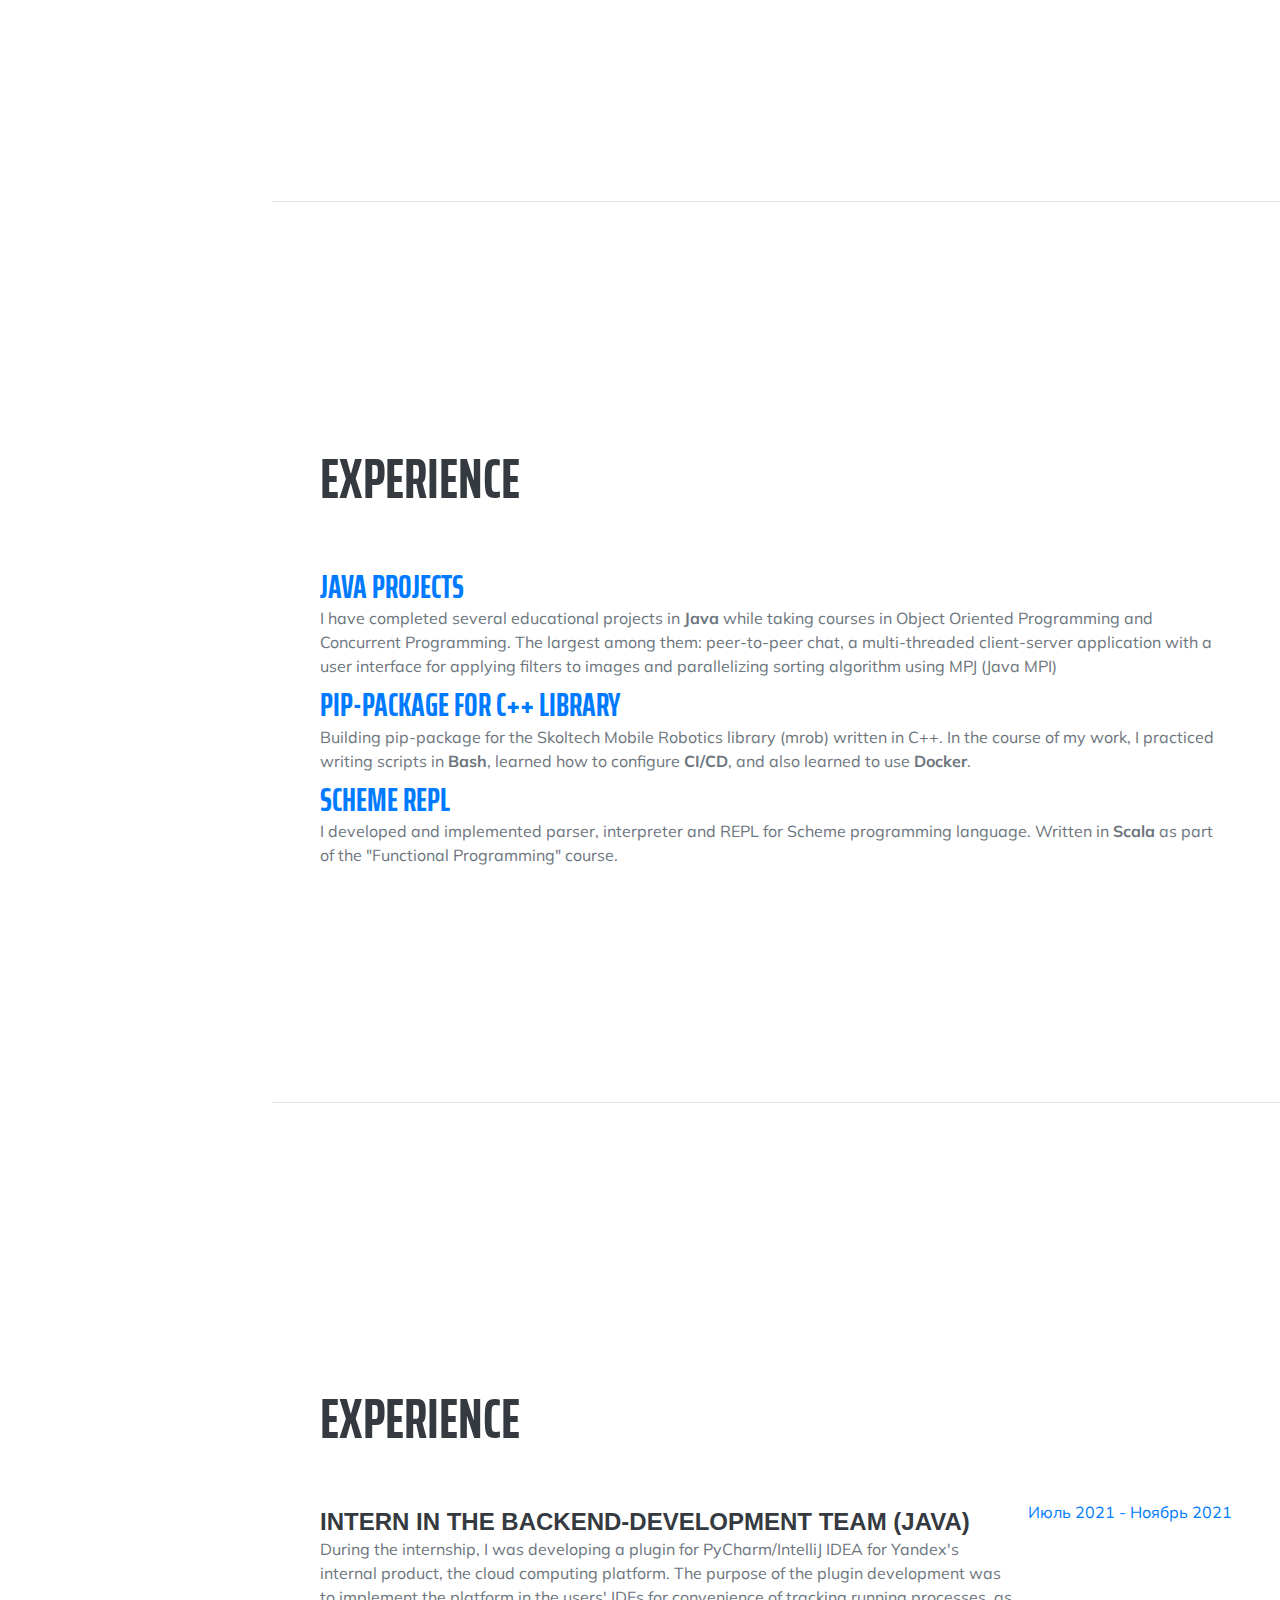
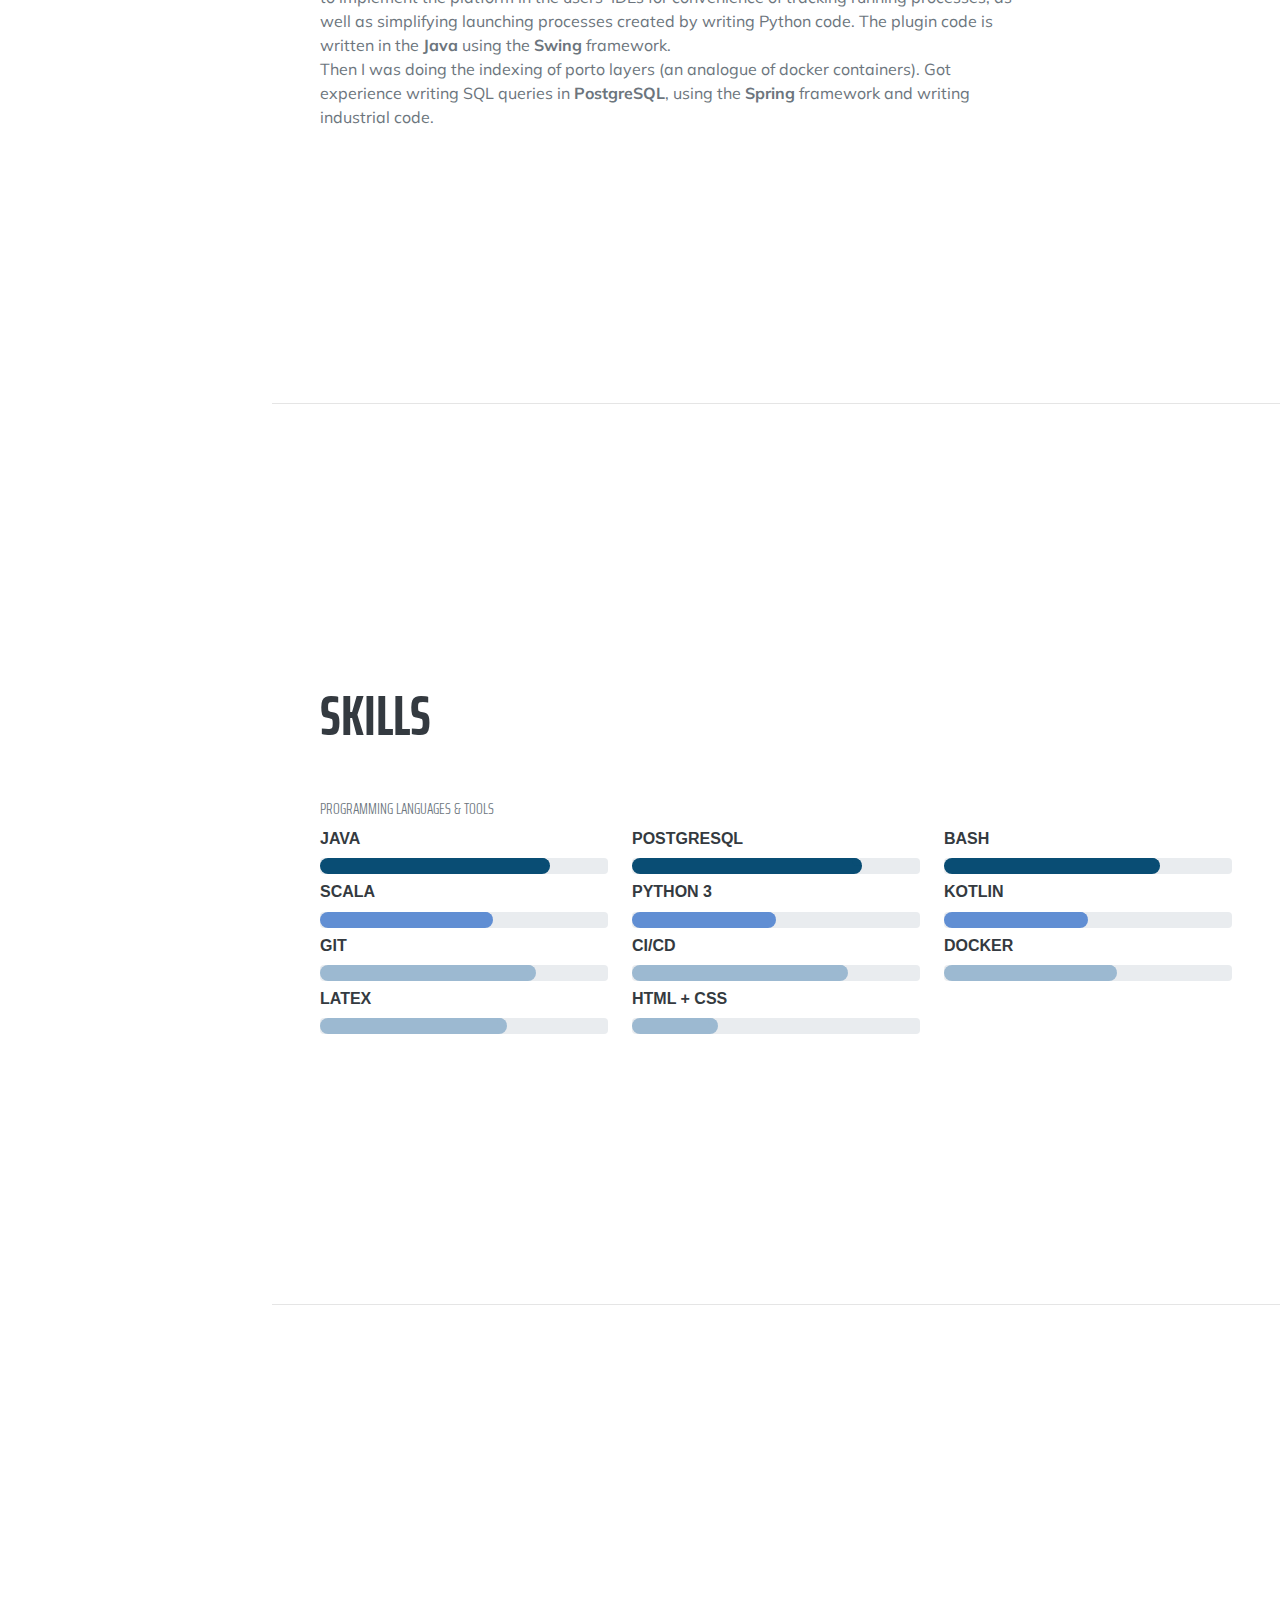
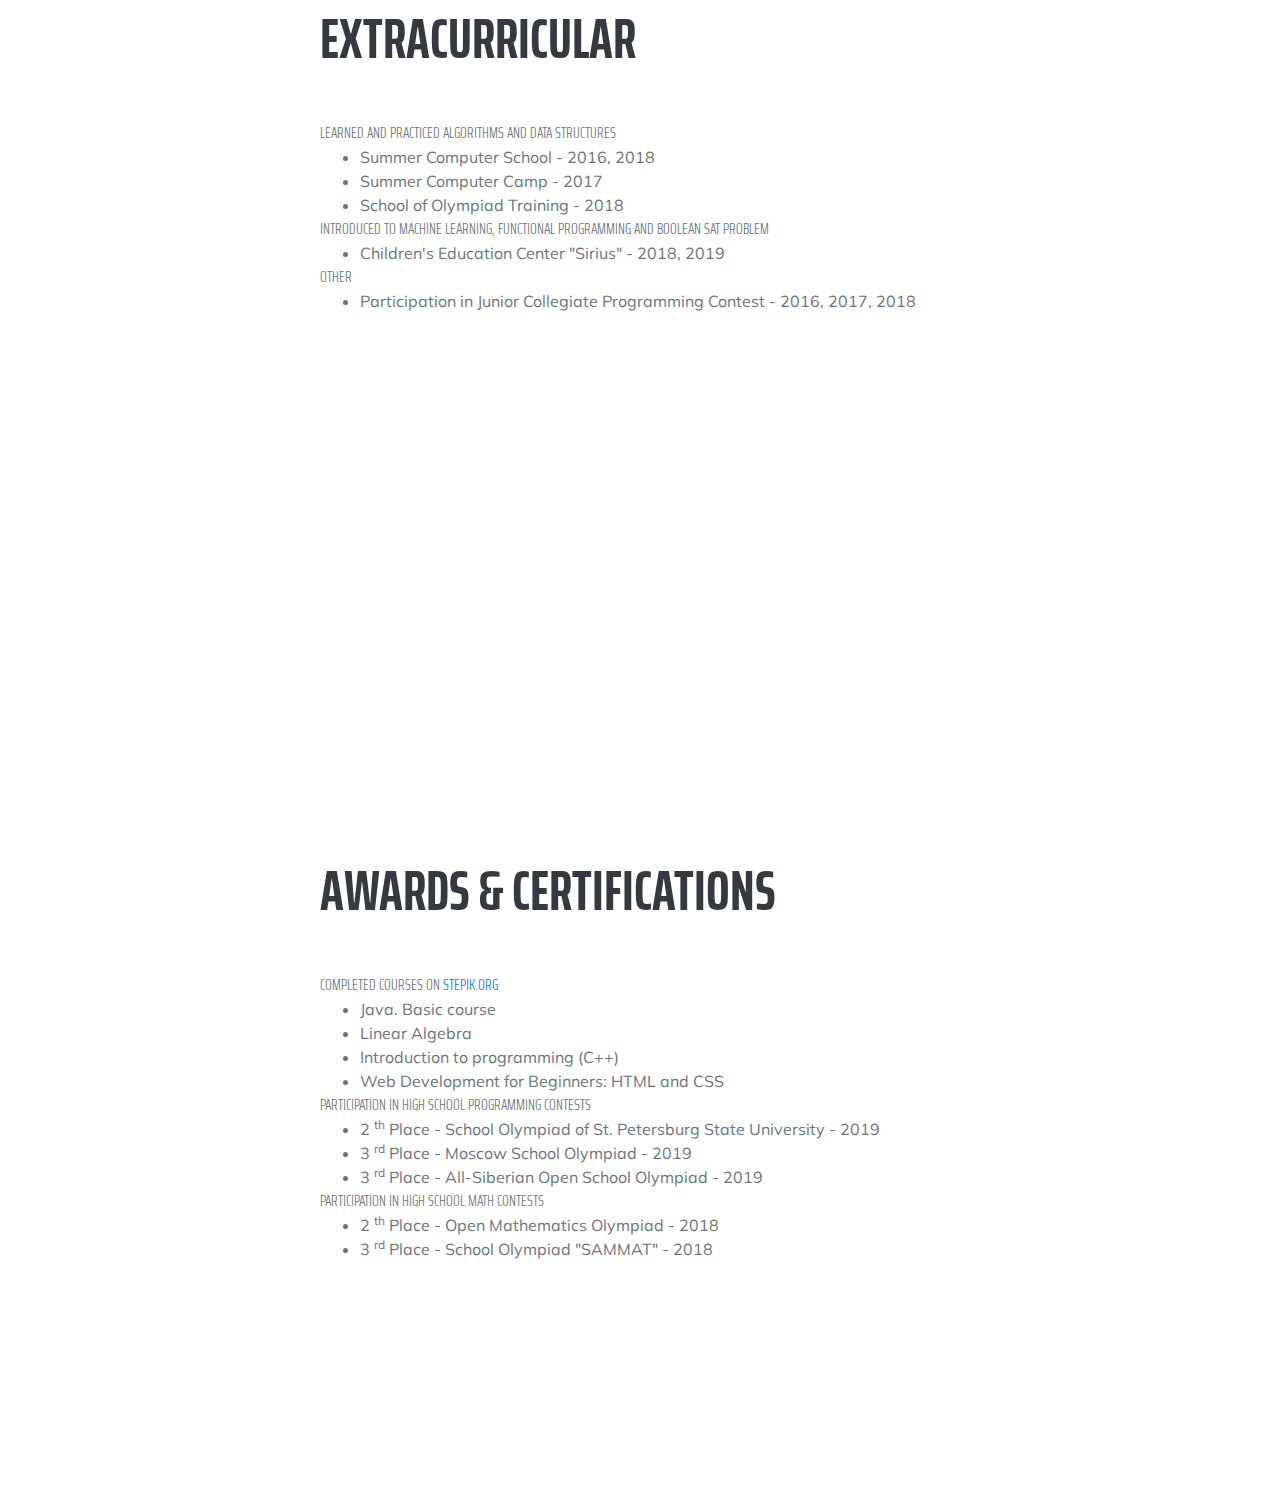
==== commit b4b3d1f8: "Information updated (EN)" ====
--- a/en.html
+++ b/en.html
@@ -30,6 +30,7 @@
                 <ul class="navbar-nav">
                     <li class="nav-item"><a class="nav-link js-scroll-trigger" href="#about">About</a></li>
                     <li class="nav-item"><a class="nav-link js-scroll-trigger" href="#education">Education</a></li>
+                    <li class="nav-item"><a class="nav-link js-scroll-trigger" href="#training-projects">Training projects</a></li>
                     <li class="nav-item"><a class="nav-link js-scroll-trigger" href="#experience">Experience</a></li>
                     <li class="nav-item"><a class="nav-link js-scroll-trigger" href="#skills">Skills</a></li>
                     <li class="nav-item"><a class="nav-link js-scroll-trigger" href="#extracurricular">Extracurricular</a></li>
@@ -54,7 +55,7 @@
                     </h2>
                     <div class="subheading mb-5">
                         Saint Petersburg, Russia ·
-                        <a href="mailto:miloslubov@gmail.com">miloslubov@gmail.com</a>
+                        <a href="mailto:miloslubov@gmail.com" target="_blank">miloslubov@gmail.com</a>
                     </div>
                     <p class="lead mb-3">Hi! I am a student of Software Engineering at St. Petersburg 
                         State University and and this is my resume. </p>
@@ -66,10 +67,10 @@
                         (do you know that little-known comedians are also cool?)</p>
 
                     <div class="social-icons">
-                        <a class="social-icon" href="https://github.com/miloserdova-l"><i class="fab fa-github"></i></a>
-                        <a class="social-icon" href="https://t.me/mi_loser_dova"><i class="fab fa-telegram"></i></a>
-                        <a class="social-icon" href="https://vk.com/lubov_miloserdova"><i class="fab fa-vk"></i></a>
-                        <a class="social-icon" href="https://www.instagram.com/miloserdova_l/"><i class="fab fa-instagram"></i></a>
+                        <a class="social-icon" href="https://github.com/miloserdova-l" target="_blank"><i class="fab fa-github"></i></a>
+                        <a class="social-icon" href="https://t.me/mi_loser_dova" target="_blank"><i class="fab fa-telegram"></i></a>
+                        <a class="social-icon" href="https://vk.com/lubov_miloserdova" target="_blank"><i class="fab fa-vk"></i></a>
+                        <a class="social-icon" href="https://www.instagram.com/miloserdova_l/" target="_blank"><i class="fab fa-instagram"></i></a>
                     </div>
                 </div>
             </section>
@@ -93,9 +94,10 @@
                             <div> Completed courses: </div>
                             <div>
                                 <ul>
-                                    <li>Practical minimum(Bash, Git, HTTP, Docker, microservice creation)</li>
+                                    <li>Practical minimum (Bash, Git, HTTP, Docker, microservice creation)</li>
                                     <li>Kotlin</li>
-                                    <li>Algorithms and data structures</li>
+                                    <li>Algorithms and data structures (2 terms)</li>
+                                    <li>Data analysis</li>
                                 </ul>
                             </div>
                         </div>
@@ -104,13 +106,13 @@
                 </div>
             </section>
             <hr class="m-0" />
-            <!-- Experience-->
-            <section class="resume-section" id="experience">
+            <!-- study projects -->
+            <section class="resume-section" id="training-projects">
                 <div class="resume-section-content">
                     <h2 class="mb-5">Experience</h2>
                         <div class="d-flex flex-column flex-md-row justify-content-between">
                             <div class="flex-grow-1">
-                                <h3 class="mb-0">Java projects</h3>
+                                <h3 class="mb-0"><a href="https://github.com/miloserdova-l/homework" target="_blank">Java projects</a></h3>
                                 <div class=" mr-3">I have completed several educational projects in <b> Java </b> 
                                     while taking courses in Object Oriented Programming and Concurrent Programming. 
                                     The largest among them: peer-to-peer chat, a multi-threaded client-server application 
@@ -120,7 +122,7 @@
                         </div>
                         <div class="d-flex flex-column flex-md-row justify-content-between">
                             <div class="flex-grow-1">
-                                <h3 class="mb-0">pip-package for C++ library</h3>
+                                <h3 class="mb-0"><a href="https://github.com/MobileRoboticsSkoltech/mrob" target="_blank">Pip-package for C++ library</a></h3>
                                 <div class=" mr-3">Building pip-package for the Skoltech Mobile Robotics library (mrob) written in C++.
                                     In the course of my work, I practiced writing scripts in <b>Bash</b>, learned how to configure <b>CI/CD</b>,
                                     and also learned to use <b>Docker</b>.</div>
@@ -128,7 +130,7 @@
                         </div>
                         <div class="d-flex flex-column flex-md-row justify-content-between">
                             <div class="flex-grow-1">
-                                <h3 class="mb-0">Scheme REPL</h3>
+                                <h3 class="mb-0"><a href="https://github.com/miloserdova-l/Scheme-REPL" target="_blank">Scheme REPL</a></h3>
                                 <div class=" mr-3">I developed and implemented parser, interpreter and REPL 
                                     for Scheme programming language. Written in <b>Scala</b> as part of 
                                     the "Functional Programming" course.</div>
@@ -137,6 +139,32 @@
                 </div>
             </section>
             <hr class="m-0" />
+            <!-- Experience -->
+            <section class="resume-section" id="experience">
+                <div class="resume-section-content">
+                    <h2 class="mb-5">Experience</h2>
+                    <div class="d-flex flex-column flex-md-row justify-content-between">
+                        <div class="flex-grow-1">
+                            <h4 class="en-ru">Intern in the backend-development team (Java) </h3>
+                                <div class=" mr-3">
+                                    During the internship, I was developing a plugin for PyCharm/IntelliJ IDEA
+                                    for Yandex's internal product, the cloud computing platform.
+                                    The purpose of the plugin development was to implement the platform in the users' IDEs
+                                    for convenience of tracking running processes, as well as simplifying launching
+                                    processes created by writing Python code. The plugin code is written
+                                    in the <b>Java</b> using the <b>Swing</b> framework.
+                                </div>
+                                <div class=" mr-3">
+                                    Then I was doing the indexing of porto layers (an analogue of docker containers).
+                                    Got experience writing SQL queries in <b>PostgreSQL</b>, using
+                                    the <b>Spring</b> framework and writing industrial code.
+                                </div>
+                        </div>
+                        <div class="flex-shrink-0"><span class="text-primary">Июль 2021 - Ноябрь 2021</span></div>
+                    </div>
+                </div>
+            </section>
+            <hr class="m-0" />
             <!-- Skills-->
             <section class="resume-section" id="skills">
                 <div class="resume-section-content">
@@ -147,8 +175,48 @@
                             <div class="progress-wrap">
                                 <h3>Java</h3>
                                 <div class="progress">
+                                    <div class="progress-bar color-1" role="progressbar" aria-valuenow="80"
+                                         aria-valuemin="0" aria-valuemax="100" style="width:80%">
+                                    </div>
+                                </div>
+                            </div>
+                        </div>
+                        <div class="col-md-4">
+                            <div class="progress-wrap">
+                                <h3>PostgreSQL</h3>
+                                <div class="progress">
+                                    <div class="progress-bar color-1" role="progressbar" aria-valuenow="80"
+                                         aria-valuemin="0" aria-valuemax="100" style="width:80%">
+                                    </div>
+                                </div>
+                            </div>
+                        </div>
+                        <div class="col-md-4">
+                            <div class="progress-wrap">
+                                <h3>Bash</h3>
+                                <div class="progress">
                                     <div class="progress-bar color-1" role="progressbar" aria-valuenow="75"
-                                    aria-valuemin="0" aria-valuemax="100" style="width:65%">
+                                         aria-valuemin="0" aria-valuemax="100" style="width:75%">
+                                    </div>
+                                </div>
+                            </div>
+                        </div>
+                        <div class="col-md-4">
+                            <div class="progress-wrap">
+                                <h3>Scala</h3>
+                                <div class="progress">
+                                    <div class="progress-bar color-2" role="progressbar" aria-valuenow="60"
+                                         aria-valuemin="0" aria-valuemax="100" style="width:60%">
+                                    </div>
+                                </div>
+                            </div>
+                        </div>
+                        <div class="col-md-4">
+                            <div class="progress-wrap">
+                                <h3>Python 3</h3>
+                                <div class="progress">
+                                    <div class="progress-bar color-2" role="progressbar" aria-valuenow="50"
+                                         aria-valuemin="0" aria-valuemax="100" style="width:50%">
                                     </div>
                                 </div>
                             </div>
@@ -157,88 +225,38 @@
                             <div class="progress-wrap">
                                 <h3>Kotlin</h3>
                                 <div class="progress">
-                                    <div class="progress-bar color-2" role="progressbar" aria-valuenow="60"
-                                    aria-valuemin="0" aria-valuemax="100" style="width:55%">
-                                    </div>
-                                </div>
-                            </div>
-                        </div>
-                        <div class="col-md-4">
-                            <div class="progress-wrap">
-                                <h3>Scala</h3>
-                                <div class="progress">
-                                    <div class="progress-bar color-2" role="progressbar" aria-valuenow="60"
-                                    aria-valuemin="0" aria-valuemax="100" style="width:50%">
-                                    </div>
-                                </div>
-                            </div>
-                        </div>
-                        <div class="col-md-4">
-                            <div class="progress-wrap">
-                                <h3>Python 3</h3>
-                                <div class="progress">
-                                    <div class="progress-bar color-2" role="progressbar" aria-valuenow="60"
-                                    aria-valuemin="0" aria-valuemax="100" style="width:55%">
-                                    </div>
-                                </div>
-                            </div>
-                        </div>
-                        <div class="col-md-4">
-                            <div class="progress-wrap">
-                                <h3>C</h3>
-                                <div class="progress">
-                                    <div class="progress-bar color-2" role="progressbar" aria-valuenow="60"
-                                    aria-valuemin="0" aria-valuemax="100" style="width:40%">
-                                    </div>
-                                </div>
-                            </div>
-                        </div>
-                        <div class="col-md-4">
-                            <div class="progress-wrap">
-                                <h3>C++</h3>
-                                <div class="progress">
-                                    <div class="progress-bar color-2" role="progressbar" aria-valuenow="60"
-                                    aria-valuemin="0" aria-valuemax="100" style="width:25%">
-                                    </div>
-                                </div>
-                            </div>
-                        </div>
-                        <div class="col-md-4">
-                            <div class="progress-wrap">
-                                <h3>Bash</h3>
+                                    <div class="progress-bar color-2" role="progressbar" aria-valuenow="50"
+                                         aria-valuemin="0" aria-valuemax="100" style="width:50%">
+                                    </div>
+                                </div>
+                            </div>
+                        </div>
+                        <div class="col-md-4">
+                            <div class="progress-wrap">
+                                <h3>Git</h3>
+                                <div class="progress">
+                                    <div class="progress-bar color-3" role="progressbar" aria-valuenow="75"
+                                         aria-valuemin="0" aria-valuemax="100" style="width:75%">
+                                    </div>
+                                </div>
+                            </div>
+                        </div>
+                        <div class="col-md-4">
+                            <div class="progress-wrap">
+                                <h3>CI/CD</h3>
+                                <div class="progress">
+                                    <div class="progress-bar color-3" role="progressbar" aria-valuenow="75"
+                                         aria-valuemin="0" aria-valuemax="100" style="width:75%">
+                                    </div>
+                                </div>
+                            </div>
+                        </div>
+                        <div class="col-md-4">
+                            <div class="progress-wrap">
+                                <h3>Docker</h3>
                                 <div class="progress">
                                     <div class="progress-bar color-3" role="progressbar" aria-valuenow="60"
-                                    aria-valuemin="0" aria-valuemax="100" style="width:40%">
-                                    </div>
-                                </div>
-                            </div>
-                        </div>
-                        <div class="col-md-4">
-                            <div class="progress-wrap">
-                                <h3>CI/CD</h3>
-                                <div class="progress">
-                                    <div class="progress-bar color-3" role="progressbar" aria-valuenow="60"
-                                    aria-valuemin="0" aria-valuemax="100" style="width:65%">
-                                    </div>
-                                </div>
-                            </div>
-                        </div>
-                        <div class="col-md-4">
-                            <div class="progress-wrap">
-                                <h3>Docker</h3>
-                                <div class="progress">
-                                    <div class="progress-bar color-3" role="progressbar" aria-valuenow="60"
-                                    aria-valuemin="0" aria-valuemax="100" style="width:60%">
-                                    </div>
-                                </div>
-                            </div>
-                        </div>
-                        <div class="col-md-4">
-                            <div class="progress-wrap">
-                                <h3>Git</h3>
-                                <div class="progress">
-                                    <div class="progress-bar color-3" role="progressbar" aria-valuenow="60"
-                                    aria-valuemin="0" aria-valuemax="100" style="width:55%">
+                                         aria-valuemin="0" aria-valuemax="100" style="width:60%">
                                     </div>
                                 </div>
                             </div>
@@ -247,8 +265,8 @@
                             <div class="progress-wrap">
                                 <h3>LaTeX</h3>
                                 <div class="progress">
-                                    <div class="progress-bar color-3" role="progressbar" aria-valuenow="60"
-                                    aria-valuemin="0" aria-valuemax="100" style="width:50%">
+                                    <div class="progress-bar color-3" role="progressbar" aria-valuenow="65"
+                                         aria-valuemin="0" aria-valuemax="100" style="width:65%">
                                     </div>
                                 </div>
                             </div>
@@ -257,8 +275,8 @@
                             <div class="progress-wrap">
                                 <h3>HTML + CSS</h3>
                                 <div class="progress">
-                                    <div class="progress-bar color-3" role="progressbar" aria-valuenow="60"
-                                    aria-valuemin="0" aria-valuemax="100" style="width:30%">
+                                    <div class="progress-bar color-3" role="progressbar" aria-valuenow="50"
+                                         aria-valuemin="0" aria-valuemax="100" style="width:30%">
                                     </div>
                                 </div>
                             </div>
@@ -307,7 +325,7 @@
                 <div class="resume-section-content">
                     <h2 class="mb-5">Awards & Certifications</h2>
 
-                    <div class="subheading mr-3">Completed courses on <a href="https://stepik.org/users/28014494">stepik.org</a></div>
+                    <div class="subheading mr-3">Completed courses on <a href="https://stepik.org/users/28014494" target="_blank">stepik.org</a></div>
                     <ul class="fa-ul mb-0">
                         <li>
                             <span class="fa-li"><i class="fas fa-trophy text-warning"></i></span>
